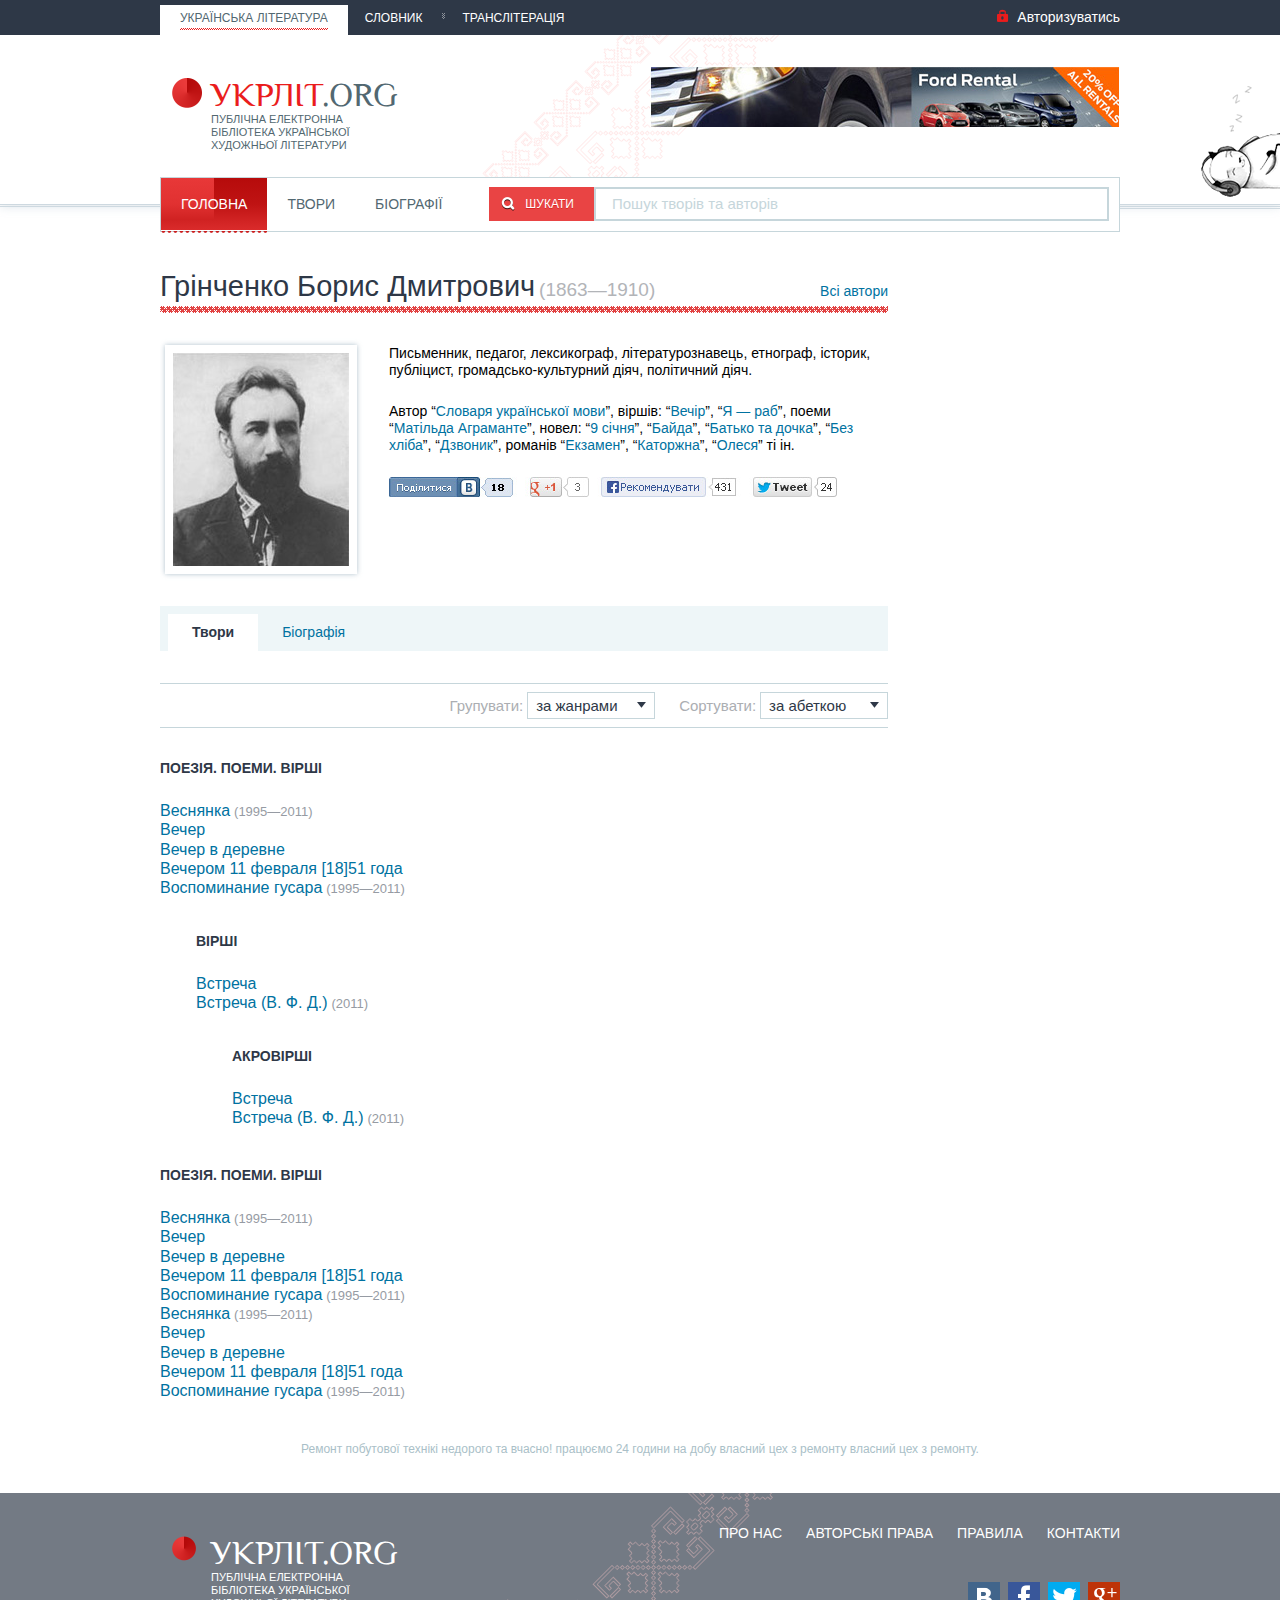
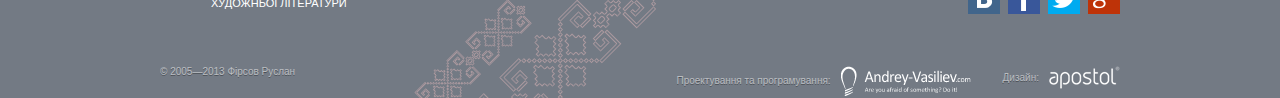
==== author.html @ d6bf48c2 "fix #8" ====
<!doctype html>
<!--[if IE 8]><html lang="ru-RU" class="ie8"><![endif]-->
<!--[if gt IE 8]><!--><html lang="ru-RU"><!--<![endif]-->
<head>
	<meta charset="utf-8">
	<title>author</title>
	<link rel="stylesheet" media="screen" href="css/screen.css" >
	<link href='http://fonts.googleapis.com/css?family=Philosopher:400,700,400italic,700italic&subset=latin,cyrillic' rel='stylesheet' type='text/css'>
	<!--[if lt IE 9]><script src="js/html5shiv.js"></script><![endif]-->
	<script src="js/jquery.min.js"></script>
	<script src="js/common.js"></script>
</head>
<body>
<!-- BEGIN .wrap -->
<section class="page">
	<header class="header">
		<div class="header__topper">
			<div class="header__inner">
				<nav class="nav">
					<ul>
						<li class="nav__item is-active"><a href="#"><span>Українська література</span></a></li>
						<li class="nav__item"><a href="#"><span>СЛОВНИК</span></a></li>
						<li class="nav__item"><a href="#"><span>Транслітерація</span></a></li>
					</ul>
				</nav>
				<div class="login">
					<a href="#">Авторизуватись</a>
				</div>
			</div>	
		</div>
		<div class="header__content">
			<div class=" header__inner">
				<div class="cat">
					<img src="img/cat.png" alt="">
				</div>
				<h1 class="logo">
					<a href="#">
						<p class="logo__name"><span>УКРЛІТ</span>.ORG</p>
						<p class="logo__descr">Публічна електронна бібліотека української художньої літератури</p>
					</a>
				</h1>
				<div class="header__banner">
					<img src="img/banner1.jpg" alt="">
				</div>
				<nav class="sub-nav">
					<ul>
						<li class="sub-nav__item is-active">
							<a href="#">головна</a>
							<div class="fon1"></div>
							<div class="fon2"></div>
						</li>
						<li class="sub-nav__item">
							<a href="#">Твори</a>
							<div class="fon1"></div>
							<div class="fon2"></div>
						</li>
						<li class="sub-nav__item">
							<a href="#">біографії</a>
							<div class="fon1"></div>
							<div class="fon2"></div>
						</li>
					</ul>
					<div class="search">
						<input type="text" placeholder="Пошук творів та авторів">
						<button type="submit" class="btn-search"><i class="ico-search"></i><span>ШУКАТИ</span></button>
					</div>
				</nav>
			</div>	
		</div>
	</header>
	<div class="container">
		<sidebar class="sidebar-right">
			<img src="img/socials.png" alt="">
		</sidebar>
		<div class="main author">
			<div class="biography">
				<div class="biography__topper">
					<h3 class="h3">Грінченко Борис Дмитрович </h3>
					<span class="biography__years">(1863—1910)</span>
					<a href="#" class="all-authors">Всi автори</a>
				</div>
				<div class="biography__content">
					<div class="biography__photo">
						<img src="img/author.jpg" alt="">
					</div>
					<div class="biography__text">
						<p>Письменник, педагог, лексикограф, літературознавець, етнограф, історик, публіцист, громадсько-культурний діяч, політичний діяч.</p>
						<p>Автор “<a href="#">Словаря української мови</a>”, віршів: “<a href="#">Вечір</a>”, “<a href="#">Я — раб</a>”, поеми “<a href="#">Матільда Аграманте</a>”, новел: “<a href="#">9 січня</a>”, “<a href="#">Байда</a>”, “<a href="#">Батько та дочка</a>”, “<a href="#">Без хлiба</a>”, “<a href="#">Дзвоник</a>”, романів “<a href="#">Екзамен</a>”, “<a href="#">Каторжна</a>”, “<a href="#">Олеся</a>” ті ін.</p>
						<div class="socials">
							<img src="img/pict1.jpg" alt="">
						</div>
					</div>
				</div>
				<div class="biography__tabs">
					<ul class="tabs">
						<li class="is-active"><a href="#">Твори</a></li>
						<li><a href="#">Біографія</a></li>
					</ul>
					<div class="tab-content">
						<div class="tab__item">
							<div class="work-filters">
								<div class="l-select">
									<span class="select__title">Сортувати:</span>
									<div class="select">
										<input type="hidden">
										<p class="select__value">за абеткою</p>
									</div>
									<ul class="select__dropdown">
										<li data-attr="1">за жанрами1</li>
										<li data-attr="2">за жанрами2</li>
										<li data-attr="3">за жанрами3</li>
										<li data-attr="4">за жанрами4</li>
										<li data-attr="5">за жанрами5</li>
										<li data-attr="6">за жанрами6</li>
									</ul>
								</div>
								<div class="l-select">
									<span class="select__title">Групувати:</span>
									<div class="select">
										<input type="hidden">
										<p class="select__value">за жанрами</p>
									</div>
									<ul class="select__dropdown">
										<li data-attr="1">за жанрами1</li>
										<li data-attr="2">за жанрами2</li>
										<li data-attr="3">за жанрами3</li>
										<li data-attr="4">за жанрами4</li>
										<li data-attr="5">за жанрами5</li>
										<li data-attr="6">за жанрами6</li>
									</ul>
								</div>
							</div>
							<div class="works">
								<div class="works__title">Поезія. Поеми. Вірші</div>
								<div class="works-list">
									<ul>
										<li class="works-list__item"><a href="#">Веснянка</a> <span>(1995—2011)</span></li>
										<li class="works-list__item"><a href="#">Вечер</a></li>
										<li class="works-list__item"><a href="#">Вечер в деревне</a></li>
										<li class="works-list__item"><a href="#">Вечером 11 февраля [18]51 года</a></li>
										<li class="works-list__item"><a href="#">Воспоминание гусара</a> <span>(1995—2011)</span></li>
									</ul>
									<div class="sub-work-list">
										<div class="works__title">Вірші</div>
										<ul>
											<li class="works-list__item"><a href="#">Встреча</a></li>
											<li class="works-list__item"><a href="#">Встреча (В. Ф. Д.)</a> <span>(2011)</span></li>
											<li class="works-list__item"><a href="#"></a></li>
											<li class="works-list__item"><a href="#"></a></li>
										</ul>
										<div class="sub-work-list">
											<div class="works__title">акроВірші</div>
											<ul>
												<li class="works-list__item"><a href="#">Встреча</a></li>
												<li class="works-list__item"><a href="#">Встреча (В. Ф. Д.)</a> <span>(2011)</span></li>
												<li class="works-list__item"><a href="#"></a></li>
												<li class="works-list__item"><a href="#"></a></li>
											</ul>
										</div>
									</div>
								</div>
								<div class="works-list">
									<div class="works__title">Поезія. Поеми. Вірші</div>
									<ul>
										<li class="works-list__item"><a href="#">Веснянка</a> <span>(1995—2011)</span></li>
										<li class="works-list__item"><a href="#">Вечер</a></li>
										<li class="works-list__item"><a href="#">Вечер в деревне</a></li>
										<li class="works-list__item"><a href="#">Вечером 11 февраля [18]51 года</a></li>
										<li class="works-list__item"><a href="#">Воспоминание гусара</a> <span>(1995—2011)</span></li>
										<li class="works-list__item"><a href="#">Веснянка</a> <span>(1995—2011)</span></li>
										<li class="works-list__item"><a href="#">Вечер</a></li>
										<li class="works-list__item"><a href="#">Вечер в деревне</a></li>
										<li class="works-list__item"><a href="#">Вечером 11 февраля [18]51 года</a></li>
										<li class="works-list__item"><a href="#">Воспоминание гусара</a> <span>(1995—2011)</span></li>
									</ul>
								</div>		
							</div>
						</div>
					</div>
				</div>
			</div>	
		</div>
		<div class="advert"><a href="#">Ремонт побутової технікі недорого та вчасно! працюємо 24 години на добу власний цех з ремонту власний цех з ремонту.</a></div>
		<div class="scroll-top js-scroll-top">
			<div class="scroll-top__inner">
				<div class="scroll-top__bg">
					<span class="arrow"></span>
					<span>вгору</span>
				</div>
			</div>
		</div>	
	</div>
	<div class="push"></div>
</section>
<!-- END .wrap -->
<!-- BEGIN .footer -->
<footer class="footer">
	<div class="footer__inner">
		<div class="footer__content">
			<h1 class="logo logo_footer">
				<a href="#">
					<p class="logo__name"><span>УКРЛІТ</span>.ORG</p>
					<p class="logo__descr">Публічна електронна бібліотека української художньої літератури</p>
				</a>
			</h1>
			<div class="footer__right">
				<nav class="footer-nav">
					<ul>
						<li class="footer-nav__item"><a href="#">Про нас </a></li>
						<li class="footer-nav__item"><a href="#">Авторські права </a></li>
						<li class="footer-nav__item"><a href="#">правила</a></li>
						<li class="footer-nav__item"><a href="#">Контакти</a></li>
					</ul>
				</nav>
				<div class="footer__net">
					<ul class="footer__socials">
						<li><a class="vk" href="#" title="vkontakte"></a></li>
						<li><a class="f" href="#" title="facebook"></a></li>
						<li><a class="tw" href="#" title="twitter"></a></li>
						<li><a class="gp" href="#" title="google +"></a></li>
					</ul>
					<div class="counter">
						<img src="img/counter.png" alt="">
					</div>
				</div>
			</div>
		</div>
		<div class="footer__bot">
			<div class="copyrights">© 2005—2013 Фірсов Руслан</div>
			<div class="designer">
				<span>Дизайн:</span><i class="apostol"></i>
			</div>
			<div class="back-end">
				<span>Проектування та програмування:</span><i class="prog"></i>
			</div>
		</div>
	</div>
</footer>
<!-- END .footer -->
</body>
</html>
---- css/screen.css ----
* { margin: 0; padding: 0; -webkit-text-size-adjust: none; }

html, body { height: 100%; }

body { font-family: Calibri, Arial, Tahoma, sans-serif; font-weight: normal; font-size: 14px; line-height: 1.2; }

a img, fieldset { border: none; }

a { color: #0072a1; text-decoration: none; }
a:hover { color: #d02222; text-decoration: underline; }

p { line-height: 1.2; }

li { list-style: none; }

textarea, button, select, input { border: none; outline: none; font-family: Cambria, Colibri, Arial, Tahoma, sans-serif; }

button { line-height: 1; cursor: pointer; }
button::-moz-focus-inner { padding: 0; border: 0; }

table { border-spacing: 0; border-collapse: collapse; }

.page { min-width: 1060px; overflow-x: hidden; min-height: 100%; height: auto !important; height: 100%; margin: 0 auto -205px; }

.container { position: relative; width: 960px; margin: 64px auto 0; }
@media only screen and (max-width: 1177px) { .container { margin: 64px 0 0 100px; } }

.push { height: 205px; clear: both; }

.h2 { font: 31px "Philosopher", sans-serif; color: #526871; }

.h3 { font-size: 29px; color: #2e3847; font-weight: normal; }

.l-select { position: relative; float: right; margin-left: 24px; }

.select__title { color: #abaeb2; font-size: 15px; }

.select { position: relative; display: inline-block; width: 128px; height: 27px; -moz-box-sizing: border-box; box-sizing: border-box; -moz-user-select: none; -webkit-user-select: none; user-select: none; border: 1px solid #c6d6db; cursor: pointer; }
.select:after { content: ""; position: absolute; top: 9px; right: 8px; background: url('../img/icons-sda1ba12585.png') 0 -340px no-repeat; width: 9px; height: 6px; }

.select__value { padding: 0 8px; line-height: 25px; color: #2e3847; font-size: 15px; }

.select__dropdown { position: absolute; top: 45px; right: 0px; width: 128px; background: white; }
.select__dropdown li { -moz-box-sizing: border-box; box-sizing: border-box; padding: 0 8px; color: #2e3847; cursor: pointer; }
.select__dropdown li:hover { color: #d02222; text-decoration: none; }

.scroll-top { display: none; position: fixed; top: 0px; bottom: 0px; left: 0px; cursor: pointer; }
.scroll-top:hover .scroll-top__bg { background: #ebf7ff; }

.scroll-top.is-active { display: block; }

.scroll-top__bg { width: 100px; height: 100%; text-align: center; padding-top: 25px; -moz-transition: background 300ms; -o-transition: background 300ms; -webkit-transition: background 300ms; -ms-transition: background 300ms; transition: background 300ms; }
.scroll-top__bg span { display: inline-block; color: #aabfc8; }
.scroll-top__bg .arrow { position: relative; display: block; width: 37px; height: 37px; margin: 0 auto 10px; -moz-box-sizing: border-box; box-sizing: border-box; background: white; border: 1px solid #dddedf; -webkit-border-radius: 50%; -moz-border-radius: 50%; -ms-border-radius: 50%; -o-border-radius: 50%; border-radius: 50%; }
.scroll-top__bg .arrow:after { content: ""; position: absolute; top: 12px; left: 8px; background: url('../img/icons-sda1ba12585.png') 0 -356px no-repeat; width: 17px; height: 9px; }

.scroll-top__inner { width: 100%; height: 100%; }

.search { float: right; margin: 9px 10px 0 0; font-size: 0; }
.search input { width: 515px; height: 34px; vertical-align: top; padding: 0 16px; -moz-box-sizing: border-box; box-sizing: border-box; border: 2px solid #c6d6db; font: 15px Calibri, sans-serif; }
.search input.placeholder { color: #c6d6db; }
.search input:-moz-placeholder { color: #c6d6db; }
.search input::-webkit-input-placeholder { color: #c6d6db; }

.btn-search { vertical-align: top; padding: 0 20px 0 12px; background: #e94444; font-size: 0; color: white; text-transform: uppercase; font: 12px Calibri, sans-serif; text-shadow: 0 1px 0 #dd2525; -moz-transition: background 300ms; -o-transition: background 300ms; -webkit-transition: background 300ms; -ms-transition: background 300ms; transition: background 300ms; }
.btn-search i { display: inline-block; vertical-align: middle; }
.btn-search span { margin-left: 10px; font-size: 12px; line-height: 34px; }
.btn-search:hover { background: #e62d2d; }

.ico-search { background: url('../img/icons-sda1ba12585.png') 0 -316px no-repeat; width: 14px; height: 14px; }

.pagination { height: 32px; margin-bottom: 32px; padding: 0 12px; background: #f7f7ee; -webkit-box-shadow: inset 0 1px 0px #f1f3e2; -moz-box-shadow: inset 0 1px 0px #f1f3e2; box-shadow: inset 0 1px 0px #f1f3e2; }
.pagination:before, .pagination:after { content: ""; display: table; }
.pagination:after { clear: both; }

.pagination__prev { float: left; line-height: 32px; }

.pagination__next { float: right; line-height: 32px; }

.pagination__pages { float: left; height: 32px; }
.pagination__pages:before, .pagination__pages:after { content: ""; display: table; }
.pagination__pages:after { clear: both; }
.pagination__pages li { float: left; padding: 0 11px; height: 32px; line-height: 32px; }
.pagination__pages li a { line-height: 32px; }
.pagination__pages li.is-active { background: #737a84; }
.pagination__pages li.is-active a { font-weight: bold; color: white; }

.pagination__custom-page { float: left; height: 21px; width: 42px; margin: 5px 0 0 10px; -moz-box-sizing: border-box; box-sizing: border-box; padding: 0 4px; text-align: center; border: 1px solid #c6d6db; background: white; }

.header { position: relative; border-bottom: 1px solid #ced9e0; -webkit-box-shadow: 0 1px 10px rgba(150, 173, 188, 0.35); -moz-box-shadow: 0 1px 10px rgba(150, 173, 188, 0.35); box-shadow: 0 1px 10px rgba(150, 173, 188, 0.35); background: url(../img/header-bg.png) 50% 0% no-repeat; }
.header:before { content: ""; position: absolute; bottom: -3px; width: 100%; height: 1px; background: #ced9e0; }
.header:after { content: ""; position: absolute; bottom: -5px; width: 100%; height: 1px; background: #ced9e0; }

.cat { position: absolute; top: 50px; right: -245px; }

.header__topper { background: #2e3847; height: 35px; padding-top: 5px; -moz-box-sizing: border-box; box-sizing: border-box; }

.header__inner, .footer__inner { position: relative; width: 960px; margin: 0 auto; }
.header__inner:before, .header__inner:after, .footer__inner:before, .footer__inner:after { content: ""; display: table; }
.header__inner:after, .footer__inner:after { clear: both; }
@media only screen and (max-width: 1177px) { .header__inner, .footer__inner { margin: 0 0 0 100px; } }

@media only screen and (max-width: 1177px) { .footer__inner { padding-right: 10px; -moz-box-sizing: border-box; box-sizing: border-box; } }

.nav { float: left; }
.nav ul:before, .nav ul:after { content: ""; display: table; }
.nav ul:after { clear: both; }

.nav__item { float: left; position: relative; height: 30px; }
.nav__item a { display: block; height: 30px; padding: 6px 20px 0; -moz-box-sizing: border-box; box-sizing: border-box; font-size: 12px; color: white; text-transform: uppercase; }
.nav__item a:hover { text-decoration: none; }
.nav__item:before { content: ""; position: absolute; top: 8px; left: 0px; background: url('../img/icons-sda1ba12585.png') 0 -428px no-repeat; width: 3px; height: 6px; }
.nav__item:first-child:before { display: none; }
.nav__item:hover a { color: #86d3e9; }

.nav__item.is-active { background: white; -webkit-box-shadow: 3px 0 0 white; -moz-box-shadow: 3px 0 0 white; box-shadow: 3px 0 0 white; }
.nav__item.is-active a { color: #526871; padding: 6px 17px 0 20px; }
.nav__item.is-active a span { position: relative; }
.nav__item.is-active a span:after { content: ""; position: absolute; left: 0; right: 0; bottom: -5px; height: 2px; background: url(../img/menu-border-img.png) 0 0 repeat-x; }

.login { float: right; height: 30px; padding-top: 4px; -moz-box-sizing: border-box; box-sizing: border-box; }
@media only screen and (max-width: 1177px) { .login { padding-right: 10px; } }
.login a { display: inline-block; position: relative; color: white; }
.login a:hover { text-decoration: none; }
.login a:before { content: ""; position: absolute; top: 0; left: -20px; background: url('../img/icons-sda1ba12585.png') 0 -375px no-repeat; width: 12px; height: 13px; }
.login a:hover { color: #86d3e9; }

.header__content { position: relative; z-index: 2; margin-bottom: -28px; }

.logo { float: left; margin: 40px 0 24px 15px; width: 220px; }
.logo a { display: block; -moz-box-sizing: border-box; box-sizing: border-box; padding-left: 36px; position: relative; }
.logo a:hover { text-decoration: none; }
.logo a:before { content: ""; position: absolute; top: 3px; left: -3px; background: url('../img/icons-sda1ba12585.png') 0 -115px no-repeat; width: 30px; height: 30px; }

.logo__name { font: 34px "Philosopher", sans-serif; color: #526871; }
.logo__name span { color: #ea1c1c; }

.logo__descr { text-transform: uppercase; font-size: 11px; font-weight: normal; color: #526871; }

.logo_footer a:before { background: url('../img/icons-sda1ba12585.png') 0 -197px no-repeat; width: 24px; height: 25px; }
.logo_footer .logo__name { color: white; }
.logo_footer .logo__name span { color: white; }
.logo_footer .logo__descr { color: white; }

.header__banner { float: right; margin-top: 32px; }

.sub-nav { clear: both; border: 1px solid #c6d6db; -moz-box-sizing: border-box; box-sizing: border-box; background: white; }
.sub-nav:before, .sub-nav:after { content: ""; display: table; }
.sub-nav:after { clear: both; }
.sub-nav ul { float: left; }
.sub-nav ul:before, .sub-nav ul:after { content: ""; display: table; }
.sub-nav ul:after { clear: both; }

.sub-nav_main { background: white url(../img/sub-nav-bg.png) 98% 0 no-repeat; }
.sub-nav_main .sub-nav__item { width: 139px; }

.sub-nav__item { position: relative; float: left; padding: 0 20px; -moz-box-sizing: border-box; box-sizing: border-box; }
.sub-nav__item a { position: relative; display: block; height: 53px; line-height: 53px; text-align: center; font-size: 14px; color: #526871; text-transform: uppercase; z-index: 2; }
.sub-nav__item a:hover { text-decoration: none; }
.sub-nav__item:hover { border-bottom: 5px solid #c6d6db; }
.sub-nav__item:hover a { height: 48px; }
.sub-nav__item .fon1 { display: none; position: absolute; top: 0; bottom: 50%; left: 0; right: 50%; background: #e53535; background: -webkit-gradient(linear, 50% 0%, 50% 100%, color-stop(0%, #e83838), color-stop(100%, #e13131)); background: -webkit-linear-gradient(top, #e83838 0%, #e13131 100%); background: -moz-linear-gradient(top, #e83838 0%, #e13131 100%); background: -o-linear-gradient(top, #e83838 0%, #e13131 100%); background: linear-gradient(top, #e83838 0%, #e13131 100%); z-index: 1; }
.sub-nav__item .fon1:after { content: ""; position: absolute; top: 100%; left: 0; right: 0; height: 26px; background: -webkit-gradient(linear, 50% 0%, 50% 100%, color-stop(0%, #e13131), color-stop(60%, #d02222), color-stop(100%, #da2b2b)); background: -webkit-linear-gradient(top, #e13131 0%, #d02222 60%, #da2b2b 100%); background: -moz-linear-gradient(top, #e13131 0%, #d02222 60%, #da2b2b 100%); background: -o-linear-gradient(top, #e13131 0%, #d02222 60%, #da2b2b 100%); background: linear-gradient(top, #e13131 0%, #d02222 60%, #da2b2b 100%); }
.sub-nav__item .fon2 { display: none; position: absolute; top: 0; bottom: 50%; right: 0; left: 50%; background: #e53535; background: -webkit-gradient(linear, 50% 0%, 50% 100%, color-stop(0%, #b60b0b), color-stop(100%, #bf1313)); background: -webkit-linear-gradient(top, #b60b0b 0%, #bf1313 100%); background: -moz-linear-gradient(top, #b60b0b 0%, #bf1313 100%); background: -o-linear-gradient(top, #b60b0b 0%, #bf1313 100%); background: linear-gradient(top, #b60b0b 0%, #bf1313 100%); z-index: 1; }
.sub-nav__item .fon2:after { content: ""; position: absolute; top: 100%; right: 0; left: 0; height: 26px; background: -webkit-gradient(linear, 50% 0%, 50% 100%, color-stop(0%, #bf1313), color-stop(60%, #d02222), color-stop(100%, #da2b2b)); background: -webkit-linear-gradient(top, #bf1313 0%, #d02222 60%, #da2b2b 100%); background: -moz-linear-gradient(top, #bf1313 0%, #d02222 60%, #da2b2b 100%); background: -o-linear-gradient(top, #bf1313 0%, #d02222 60%, #da2b2b 100%); background: linear-gradient(top, #bf1313 0%, #d02222 60%, #da2b2b 100%); }

.sub-nav__item.is-active a { color: white; }
.sub-nav__item.is-active .fon1, .sub-nav__item.is-active .fon2 { display: block; }
.sub-nav__item.is-active:after { content: ""; position: absolute; bottom: -3px; left: 0; right: 0; height: 3px; background: url(../img/triangle-red-small.png) 0 0 repeat-x; }

.footer { position: relative; height: 205px; background: #737a84 url(../img/footer-bg.png) 45% 0 no-repeat; z-index: 10; }

.footer__content:before, .footer__content:after { content: ""; display: table; }
.footer__content:after { clear: both; }

.footer__right { float: right; padding-top: 32px; }

.footer-nav { margin-bottom: 40px; }
.footer-nav ul:before, .footer-nav ul:after { content: ""; display: table; }
.footer-nav ul:after { clear: both; }
.footer-nav ul li { float: left; margin-left: 24px; }
.footer-nav ul li a { color: white; text-transform: uppercase; }
.footer-nav ul li a:hover { color: #86d3e9; }

.footer__ne:before, .footer__ne:after { content: ""; display: table; }
.footer__ne:after { clear: both; }

.footer__socials { float: right; margin-left: 24px; }
.footer__socials:before, .footer__socials:after { content: ""; display: table; }
.footer__socials:after { clear: both; }
.footer__socials li { float: left; margin-left: 8px; }

.vk { display: block; background: url('../img/icons-sda1ba12585.png') 0 -232px no-repeat; width: 32px; height: 32px; }

.f { display: block; background: url('../img/icons-sda1ba12585.png') 0 -274px no-repeat; width: 32px; height: 32px; }

.tw { display: block; background: url('../img/icons-sda1ba12585.png') 0 -155px no-repeat; width: 32px; height: 32px; }

.gp { display: block; background: url('../img/icons-sda1ba12585.png') 0 -73px no-repeat; width: 32px; height: 32px; }

.counter { float: right; }

.footer__bot { margin-top: 32px; }
.footer__bot:before, .footer__bot:after { content: ""; display: table; }
.footer__bot:after { clear: both; }

.copyrights { float: left; filter: progid:DXImageTransform.Microsoft.Alpha(Opacity=50); opacity: 0.5; color: white; font-family: "Arial", sans-serif; font-size: 10px; text-shadow: 0 1px 0 rgba(0, 0, 0, 0.7); }

.footer__bot span { filter: progid:DXImageTransform.Microsoft.Alpha(Opacity=50); opacity: 0.5; color: white; font-family: "Arial", sans-serif; font-size: 10px; text-shadow: 0 1px 0 rgba(0, 0, 0, 0.7); vertical-align: middle; }
.footer__bot i { display: inline-block; margin-left: 10px; vertical-align: middle; }

.designer { float: right; margin-left: 32px; }

.apostol { background: url('../img/icons-sda1ba12585.png') 0 -40px no-repeat; width: 71px; height: 23px; }

.back-end { float: right; }

.prog { background: url('../img/icons-sda1ba12585.png') 0 0 no-repeat; width: 130px; height: 30px; }

.sidebar-left { float: left; width: 250px; margin: 0 32px 32px 0; }
.sidebar-left .h2 { margin-bottom: 12px; }

.main { overflow: hidden; }

.sidebar-right { float: right; width: 200px; margin: 0 0 32px 32px; }

.filter { padding: 12px 15px; margin-bottom: 8px; background: #eef6f8; }

.filter__title { margin-bottom: 24px; line-height: 27px; padding: 0 15px; font-weight: bold; color: #2e3847; text-transform: uppercase; background: white; }

.filter__symbols { width: 216px; }
.filter__symbols td { width: 24px; height: 24px; text-align: center; }
.filter__symbols td a { display: block; height: 24px; font-size: 19px; text-transform: uppercase; color: #0072a1; }
.filter__symbols td a:hover { color: white; text-decoration: none; background: #e94444; }

.filter__language, .filter__age, .filter__school, .filter__year, .filter__genre { padding-left: 16px; }
.filter__language a, .filter__age a, .filter__school a, .filter__year a, .filter__genre a { font-size: 19px; color: #0072a1; }
.filter__language a:hover, .filter__age a:hover, .filter__school a:hover, .filter__year a:hover, .filter__genre a:hover { color: #d02222; text-decoration: underline; }

.filter__school:before, .filter__school:after { content: ""; display: table; }
.filter__school:after { clear: both; }
.filter__school li { float: left; width: 50%; }

.filter__year { margin-left: -10px; }
.filter__year:before, .filter__year:after { content: ""; display: table; }
.filter__year:after { clear: both; }
.filter__year li { float: left; margin-left: 10px; }

.filter__sub-genre { margin: 8px 0 20px; }
.filter__sub-genre a { font-size: 15px; }

.filer__inner-genre { margin: 0 0 5px 8px; }
.filer__inner-genre a { font-size: 12px; }

.sidebar__alert { font-size: 12px; color: #abaeb2; margin: 20px; padding: 0 24px; }

.authers__topper:before, .authers__topper:after { content: ""; display: table; }
.authers__topper:after { clear: both; }
.authers__topper .h2 { float: left; margin-bottom: 16px; }

.sort-by { float: left; font-size: 0; padding-top: 1px; margin: 9px 0 0 20px; }
.sort-by .sort-by__text { font-size: 12px; color: #abaeb2; line-height: 22px; }
.sort-by a { display: inline-block; height: 20px; line-height: 20px; padding: 0 4px; margin-left: 10px; font-size: 12px; color: #0072a1; vertical-align: top; }
.sort-by a:hover { text-decoration: none; }
.sort-by a span { line-height: 1; border-bottom: 1px dotted; }
.sort-by a:hover { position: relative; top: 0px; color: #2e3847; margin: -1px -1px -1px 9px; border: 1px solid #c6d6db; }
.sort-by a:hover span { border: none; }
.sort-by a.is-active { position: relative; top: 0px; color: #2e3847; margin: -1px -1px -1px 9px; border: 1px solid #c6d6db; }
.sort-by a.is-active span { border: none; }

.alphabet { clear: both; height: 32px; padding: 0 8px; margin-bottom: 18px; background: #f7f7ee; -webkit-box-shadow: inset 0 1px 0px #f1f3e2; -moz-box-shadow: inset 0 1px 0px #f1f3e2; box-shadow: inset 0 1px 0px #f1f3e2; font-size: 1px; text-align: justify; line-height: 0; text-justify: newspaper; zoom: 1; text-align-last: justify; }
.alphabet:after { content: ""; width: 100%; height: 0px; visibility: hidden; overflow: hidden; display: inline-block; }
.alphabet li { display: inline-block; text-align: center; line-height: normal; }
.alphabet a { display: inline-block; padding: 8px 0px; text-transform: uppercase; font-size: 12px; color: #0072a1; }
.alphabet a:hover { color: #d02222; }

.l-list { position: relative; margin-bottom: 100px; }
.l-list .list__border-none { position: absolute; bottom: 0px; width: 100%; height: 1px; background: white; }

.list__item { border-bottom: 1px solid #c6d6db; margin-bottom: 14px; }

.author-list li { margin-bottom: 15px; }
.author-list li:before, .author-list li:after { content: ""; display: table; }
.author-list li:after { clear: both; }
.author-list li a { font-size: 17px; }

.author-list__left { float: left; }
.author-list__left p { font-size: 14px; color: #aabfc8; }

.author-list__right { float: right; }

.list__title { width: 29px; height: 29px; line-height: 29px; margin-bottom: 15px; text-align: center; background: #737a84; font-size: 18px; font-weight: bold; color: white; }

.author-list__number { padding-right: 5px; font-size: 17px; color: #526871; }

.advert { clear: both; margin-bottom: 36px; text-align: center; }
.advert a { font-size: 12px; color: #aabfc8; }
.advert a:hover { text-decoration: underline; }

.biography__topper, .work__topper { position: relative; padding-bottom: 10px; margin-bottom: 32px; background: url(../img/author-bg.png) 0% 100% repeat-x; }
.biography__topper .h3, .work__topper .h3 { display: inline-block; }
.biography__topper .all-authors, .work__topper .all-authors { position: absolute; top: 14px; right: 0px; color: #0072a1; }
.biography__topper .all-authors:hover, .work__topper .all-authors:hover { color: #d02222; text-decoration: underline; }

.biography__years { color: #b2b4b8; font-size: 19px; }

.biography__content:before, .biography__content:after { content: ""; display: table; }
.biography__content:after { clear: both; }

.biography__photo { float: left; margin: 0 32px 32px 5px; background: white; -webkit-box-shadow: 0 0 5px rgba(150, 173, 188, 0.75); -moz-box-shadow: 0 0 5px rgba(150, 173, 188, 0.75); box-shadow: 0 0 5px rgba(150, 173, 188, 0.75); -moz-box-sizing: border-box; box-sizing: border-box; font-size: 0; padding: 8px; }
.biography__photo img { width: 100%; height: 100%; }

.biography__text { float: left; width: 499px; }
.biography__text p { margin-bottom: 24px; }

.tabs { height: 45px; margin-bottom: 32px; background: #eef6f8; -moz-box-sizing: border-box; box-sizing: border-box; padding: 8px 8px 0; }
.tabs:before, .tabs:after { content: ""; display: table; }
.tabs:after { clear: both; }
.tabs li { float: left; padding: 0 24px; text-align: center; }
.tabs li a { display: inline-block; line-height: 37px; }
.tabs li a:hover { text-decoration: none; }
.tabs li.is-active { background: white; }
.tabs li.is-active a { font-weight: bold; color: #2e3847; }

.work-filters { height: 45px; -moz-box-sizing: border-box; box-sizing: border-box; padding: 8px 0; margin-bottom: 32px; border-top: 1px solid #c6d6db; border-bottom: 1px solid #c6d6db; }
.work-filters:before, .work-filters:after { content: ""; display: table; }
.work-filters:after { clear: both; }

.works__title { color: #2e3847; text-transform: uppercase; font-weight: bold; margin-bottom: 24px; }

.works-list { margin-bottom: 40px; }

.works-list__item a { font-size: 16px; }
.works-list__item span { font-size: 13px; color: #969ba3; }

.sub-work-list { padding-left: 36px; margin-top: 36px; }

.work-item__author { display: block; font-size: 24px; }

.work-item__link { display: block; }

.work__topper { margin-bottom: 5px; }

.work-item__title { margin-bottom: 24px; }

.download { float: left; font-size: 13px; padding-top: 5px; }

.download__title { color: #2e3847; }

.weight { color: #c4c5c8; }

.download__link { display: inline-block; margin-left: 16px; }

.font-size { float: right; font-size: 0; }
.font-size a { display: inline-block; vertical-align: top; height: 27px; line-height: 27px; text-align: center; -moz-box-sizing: border-box; box-sizing: border-box; padding: 0 6px; }
.font-size a:hover { -webkit-box-shadow: 0px 0px 0px 1px #c6d6db; -moz-box-shadow: 0px 0px 0px 1px #c6d6db; box-shadow: 0px 0px 0px 1px #c6d6db; color: #0072a1; text-decoration: none; }
.font-size a.is-active { -webkit-box-shadow: 0px 0px 0px 1px #c6d6db; -moz-box-shadow: 0px 0px 0px 1px #c6d6db; box-shadow: 0px 0px 0px 1px #c6d6db; color: #0072a1; text-decoration: none; }
.font-size .font-size__small { font-size: 14px; }
.font-size .font-size__normal { font-size: 18px; }
.font-size .font-size__big { font-size: 20px; }

.work__text p { margin-bottom: 24px; }

.work__share { margin-bottom: 32px; }

.work__info { margin-bottom: 42px; font-size: 15px; color: #b8babd; }

.l-dictionary-search { clear: both; height: 55px; -moz-box-sizing: border-box; box-sizing: border-box; padding-top: 13px; }

.dictionary-search { -moz-box-sizing: border-box; box-sizing: border-box; background: white; }
.dictionary-search:before, .dictionary-search:after { content: ""; display: table; }
.dictionary-search:after { clear: both; }
.dictionary-search input[type="text"] { float: left; width: 562px; height: 34px; -moz-box-sizing: border-box; box-sizing: border-box; padding: 0 12px; font: 15px Calibri, Arial, sans-serif; border: 2px solid #c6d6db; border-right: none; }
.dictionary-search input[type="text"].placeholder { color: #c6d6db; }
.dictionary-search input[type="text"]:-moz-placeholder { color: #c6d6db; }
.dictionary-search input[type="text"]::-webkit-input-placeholder { color: #c6d6db; }
.dictionary-search .l-select { float: left; width: 298px; height: 34px; margin: 0; -moz-box-sizing: border-box; box-sizing: border-box; border: 2px solid #c6d6db; background: #eef6f8; }
.dictionary-search .l-select .select { width: 100%; border: none; height: 30px; }
.dictionary-search .l-select .select:after { top: 12px; }
.dictionary-search .l-select .select__value { height: 30px; }
.dictionary-search .l-select .select__value:before, .dictionary-search .l-select .select__value:after { content: ""; display: table; }
.dictionary-search .l-select .select__value:after { clear: both; }
.dictionary-search .l-select .select__value-left { float: left; height: 30px; line-height: 30px; }
.dictionary-search .l-select .select__value-right { float: right; height: 30px; line-height: 30px; padding-right: 32px; }
.dictionary-search .l-select .select__dropdown { width: 100%; }
.dictionary-search .l-select .select__dropdown li:before, .dictionary-search .l-select .select__dropdown li:after { content: ""; display: table; }
.dictionary-search .l-select .select__dropdown li:after { clear: both; }

.btn-search { float: left; }

.slovnik__topper { margin-bottom: 40px; }
.slovnik__topper .h2 { display: block; padding-bottom: 10px; margin-bottom: 14px; background: url(../img/slovnik-bg.png) 0 100% repeat-x; }
.slovnik__topper p { font-size: 11px; color: #2e3847; }

.slovnik__letters { padding-bottom: 36px; border-bottom: 1px solid #c6d6db; margin-bottom: 16px; }
.slovnik__letters:before, .slovnik__letters:after { content: ""; display: table; }
.slovnik__letters:after { clear: both; }

.slovnik__letters_mod { border: none; }

.letters { float: left; width: 54px; margin: 4px; }

.letters__item { position: relative; z-index: 2; font-size: 0; border-right: 1px solid #c6d6db; }
.letters__item:hover .letter p { background: #d62828; }
.letters__item:hover .letters__dropdown { display: block; -webkit-box-shadow: 0px 0px 3px 1px #c6d6db; -moz-box-shadow: 0px 0px 3px 1px #c6d6db; box-shadow: 0px 0px 3px 1px #c6d6db; }

.letter { position: relative; display: inline-block; padding: 8px; cursor: pointer; z-index: 3; }
.letter p { width: 29px; height: 29px; line-height: 29px; color: white; font-size: 18px; font-weight: bold; background: #737a84; text-align: center; }

.letters__dropdown { display: none; position: absolute; top: 0; bottom: 0; left: 0; width: 0px; width: 722px; padding: 8px 32px 8px 80px; -moz-box-sizing: border-box; box-sizing: border-box; background: white; z-index: 2; }
.letters__dropdown ul { font-size: 0; }
.letters__dropdown ul li { display: inline-block; }
.letters__dropdown ul li a { display: block; height: 29px; line-height: 29px; padding: 0 4px; font-size: 14px; }
.letters__dropdown ul li a:hover { background: #d62828; color: white; text-decoration: none; }

.word-list { float: left; width: 666px; padding: 0 32px; -moz-box-sizing: border-box; box-sizing: border-box; }

.word-list__inner:before, .word-list__inner:after { content: ""; display: table; }
.word-list__inner:after { clear: both; }
.word-list__inner li { float: left; height: 45px; }
.word-list__inner li a { display: block; height: 45px; line-height: 45px; padding: 0 4px; }

.slovnik .socials { margin-bottom: 72px; }

.about { margin-bottom: 100px; }

.about__title { font-size: 25px; color: #2e3847; text-transform: uppercase; padding-bottom: 8px; margin-bottom: 8px; border-bottom: 1px solid #c6d6db; }

.about__text { color: #2e3847; font: 12px Arial, sans-serif; }
.about__text p { margin-bottom: 16px; }

.dictionary-sel { padding: 10px; background: #eef6f8; margin-bottom: 8px; }
.dictionary-sel a { display: block; padding: 6px 10px; }
.dictionary-sel a:before, .dictionary-sel a:after { content: ""; display: table; }
.dictionary-sel a:after { clear: both; }
.dictionary-sel a .dictionary-sel__left { float: left; width: 70%; }
.dictionary-sel a .dictionary-sel__right { float: right; width: 30%; text-align: right; }
.dictionary-sel a:hover { background: #d62828; color: white; }

.keyword { padding-bottom: 10px; margin-bottom: 14px; text-transform: uppercase; color: #2e3847; font-size: 36px; background: url(../img/slovnik-bg.png) 0 100% repeat-x; }

.words-sel { background: #eef6f8; margin-bottom: 8px; padding: 16px; }
.words-sel ul { font-size: 0; }
.words-sel ul li { display: inline-block; vertical-align: top; }
.words-sel ul li a { display: block; height: 27px; line-height: 27px; font-size: 14px; padding: 0 4px; }
.words-sel ul li a:hover { background: #d62828; color: white; text-decoration: none; }

.words-sel_long ul li { display: block; }

.word__description { margin-bottom: 32px; padding-bottom: 16px; border-bottom: 1px solid #c6d6db; font: 12px Arial, sans-serif; }
.word__description p { margin-bottom: 16px; }
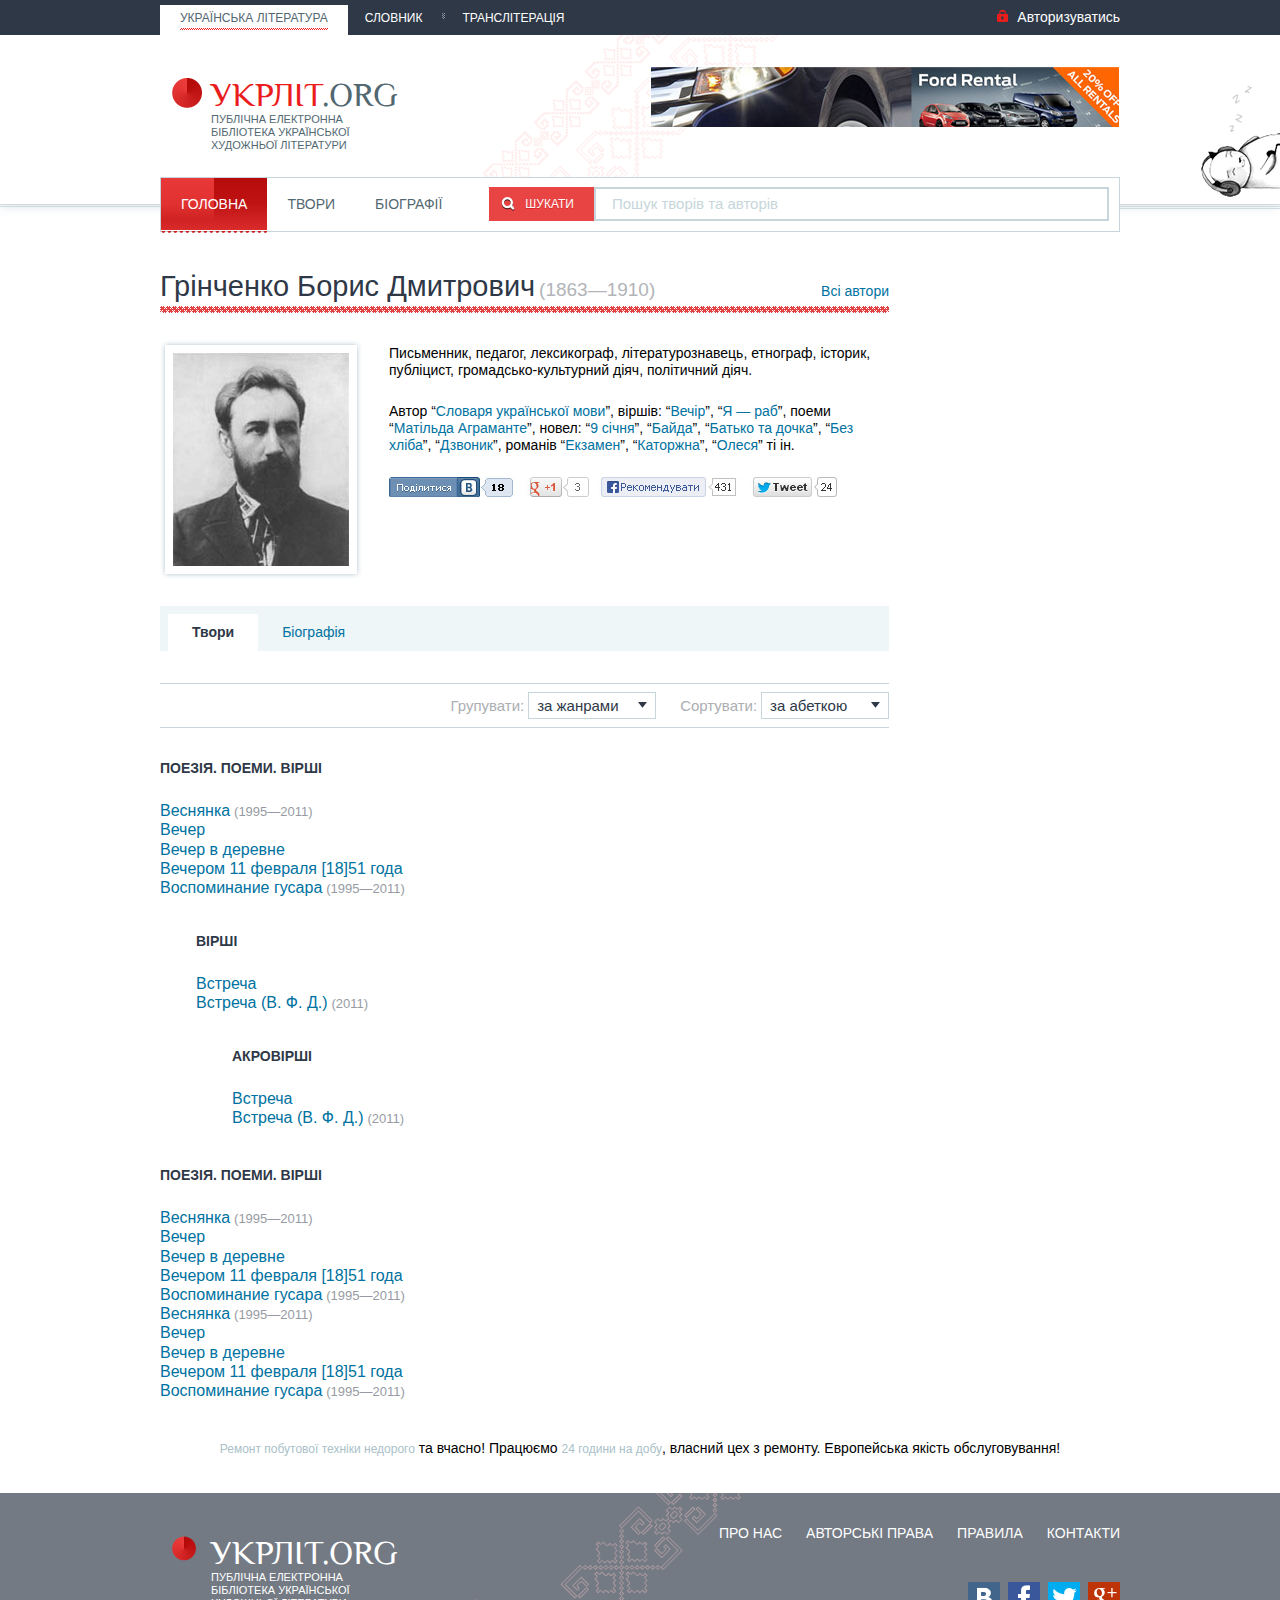
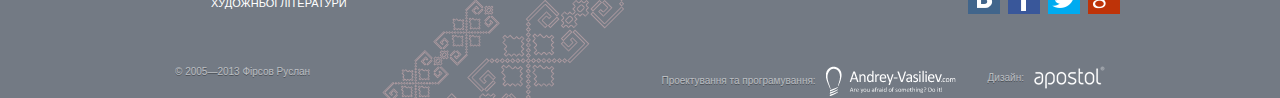
==== commit f0e753b7: "Improved example of advertisement below the content, fixed active menu in 'tvir.html'" ====
--- a/author.html
+++ b/author.html
@@ -180,7 +180,7 @@
 				</div>
 			</div>	
 		</div>
-		<div class="advert"><a href="#">Ремонт побутової технікі недорого та вчасно! працюємо 24 години на добу власний цех з ремонту власний цех з ремонту.</a></div>
+        <div class="advert"><a href="#">Ремонт побутової техніки недорого</a> та вчасно! Працюємо <a href="#">24 години на добу</a>, власний цех з ремонту. Европейська якість обслуговування!</div>
 		<div class="scroll-top js-scroll-top">
 			<div class="scroll-top__inner">
 				<div class="scroll-top__bg">
--- a/css/screen.css
+++ b/css/screen.css
@@ -2,7 +2,7 @@
 
 html, body { height: 100%; }
 
-body { font-family: Calibri, Arial, Tahoma, sans-serif; font-weight: normal; font-size: 14px; line-height: 1.2; }
+body { min-width: 1060px; font-family: Calibri, Arial, Tahoma, sans-serif; font-weight: normal; font-size: 14px; line-height: 1.2; }
 
 a img, fieldset { border: none; }
 
@@ -100,6 +100,7 @@
 .header__inner:after, .footer__inner:after { clear: both; }
 @media only screen and (max-width: 1177px) { .header__inner, .footer__inner { margin: 0 0 0 100px; } }
 
+.footer__inner { height: 100%; background: url(../img/footer-bg.png) 37% 0 no-repeat; }
 @media only screen and (max-width: 1177px) { .footer__inner { padding-right: 10px; -moz-box-sizing: border-box; box-sizing: border-box; } }
 
 .nav { float: left; }
@@ -168,7 +169,7 @@
 .sub-nav__item.is-active .fon1, .sub-nav__item.is-active .fon2 { display: block; }
 .sub-nav__item.is-active:after { content: ""; position: absolute; bottom: -3px; left: 0; right: 0; height: 3px; background: url(../img/triangle-red-small.png) 0 0 repeat-x; }
 
-.footer { position: relative; height: 205px; background: #737a84 url(../img/footer-bg.png) 45% 0 no-repeat; z-index: 10; }
+.footer { position: relative; height: 205px; background: #737a84; z-index: 10; }
 
 .footer__content:before, .footer__content:after { content: ""; display: table; }
 .footer__content:after { clear: both; }
@@ -200,7 +201,7 @@
 
 .counter { float: right; }
 
-.footer__bot { margin-top: 32px; }
+.footer__bot { margin-top: 32px; padding: 0 15px; }
 .footer__bot:before, .footer__bot:after { content: ""; display: table; }
 .footer__bot:after { clear: both; }
 
@@ -222,7 +223,7 @@
 
 .main { overflow: hidden; }
 
-.sidebar-right { float: right; width: 200px; margin: 0 0 32px 32px; }
+.sidebar-right { float: right; width: 199px; margin: 0 0 32px 32px; }
 
 .filter { padding: 12px 15px; margin-bottom: 8px; background: #eef6f8; }
 
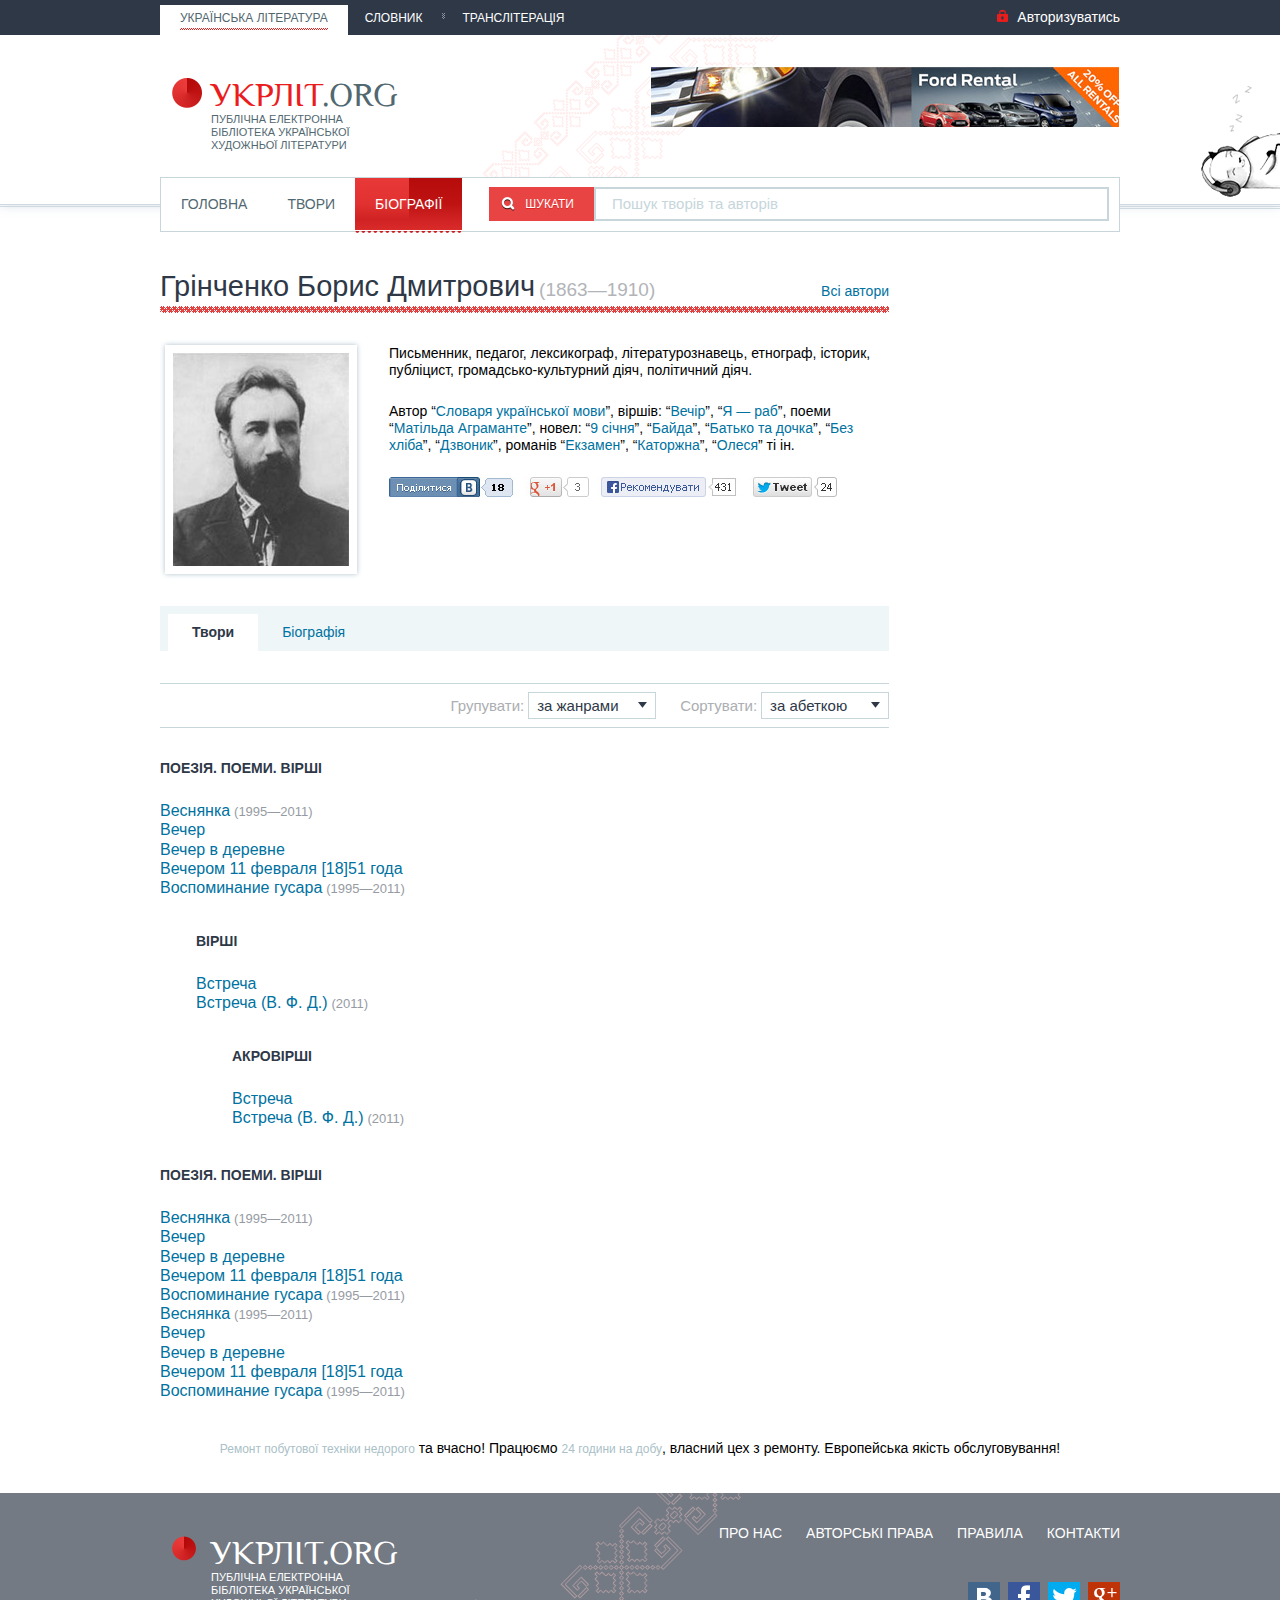
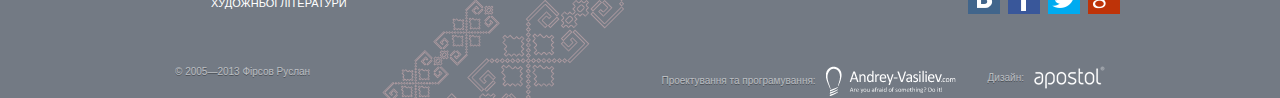
==== commit 701d6b7a: "Additional fixes of active menu items." ====
--- a/author.html
+++ b/author.html
@@ -44,17 +44,17 @@
 				</div>
 				<nav class="sub-nav">
 					<ul>
-						<li class="sub-nav__item is-active">
+						<li class="sub-nav__item">
 							<a href="#">головна</a>
 							<div class="fon1"></div>
 							<div class="fon2"></div>
 						</li>
 						<li class="sub-nav__item">
-							<a href="#">Твори</a>
+							<a href="#">твори</a>
 							<div class="fon1"></div>
 							<div class="fon2"></div>
 						</li>
-						<li class="sub-nav__item">
+						<li class="sub-nav__item is-active">
 							<a href="#">біографії</a>
 							<div class="fon1"></div>
 							<div class="fon2"></div>
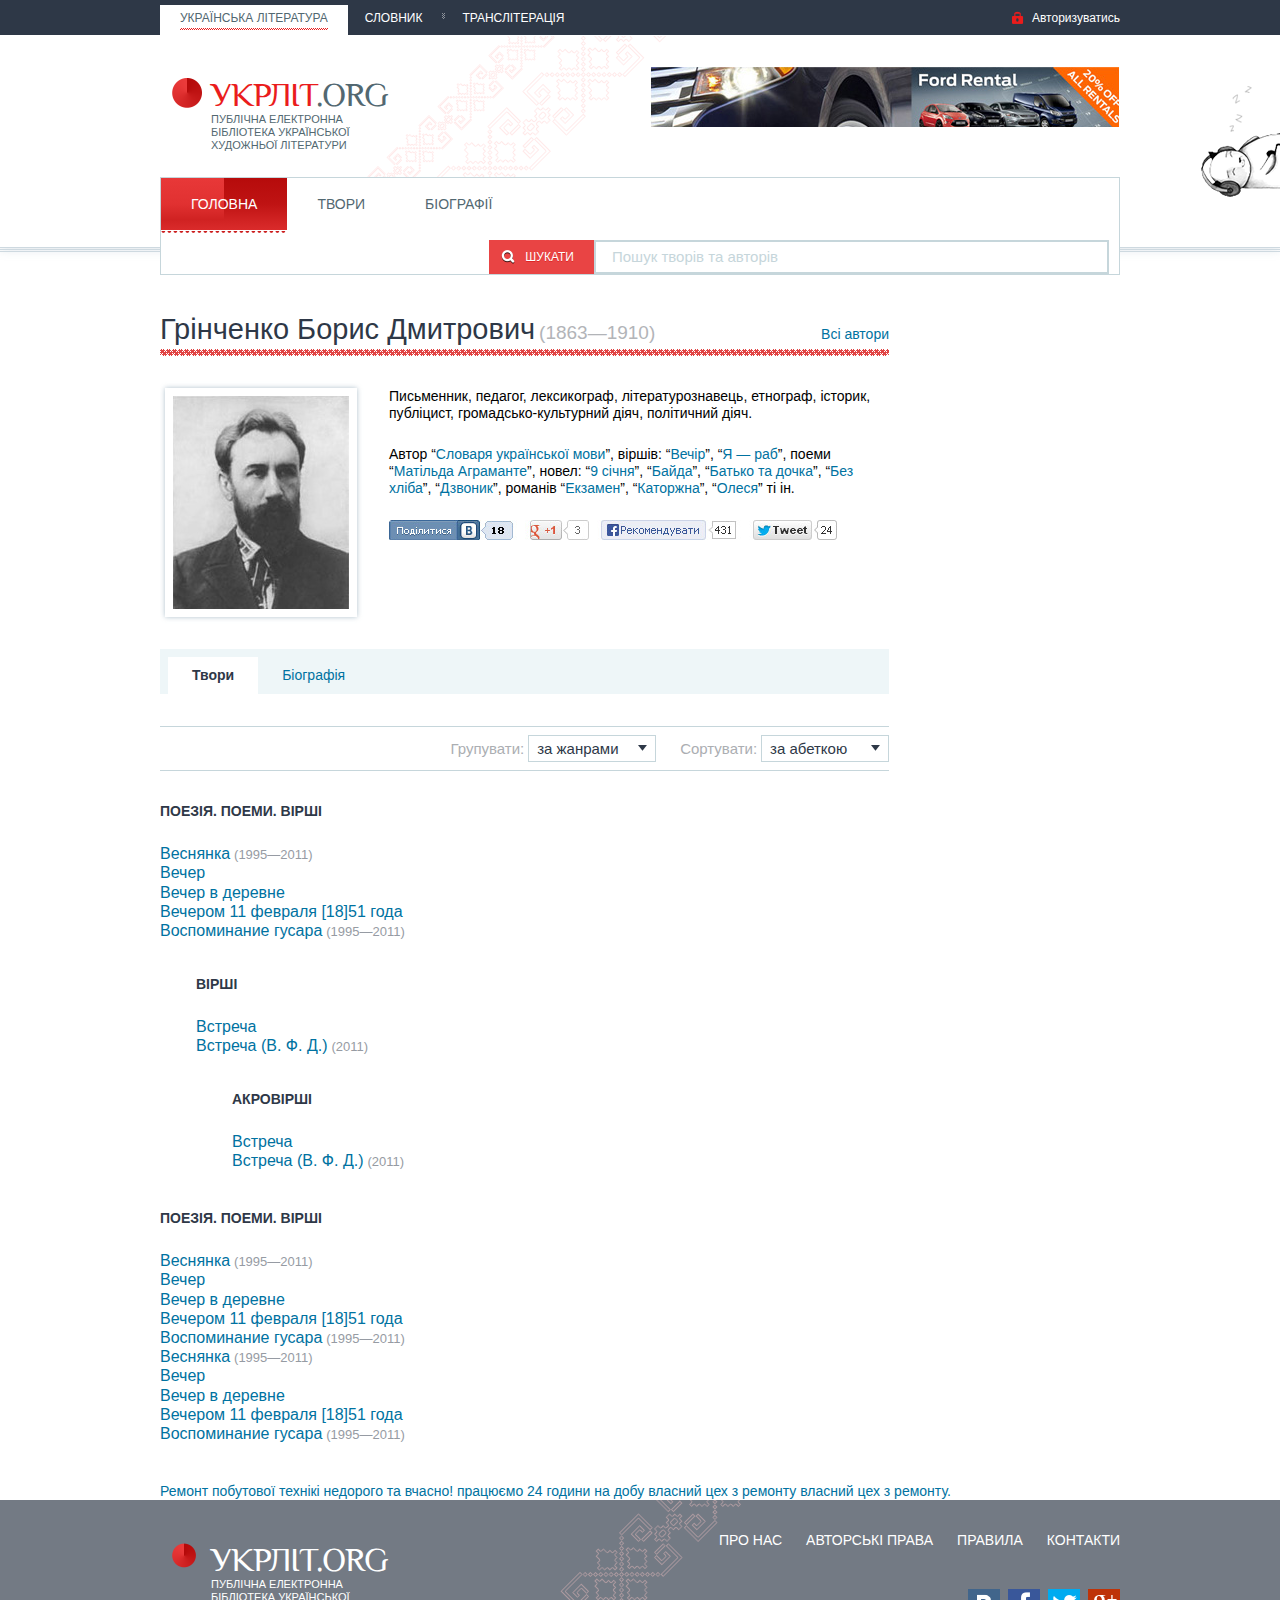
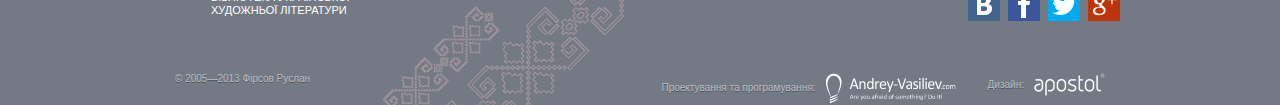
==== commit 7bb15bcc: "fix #11" ====
--- a/author.html
+++ b/author.html
@@ -44,17 +44,17 @@
 				</div>
 				<nav class="sub-nav">
 					<ul>
-						<li class="sub-nav__item">
+						<li class="sub-nav__item is-active">
 							<a href="#">головна</a>
 							<div class="fon1"></div>
 							<div class="fon2"></div>
 						</li>
 						<li class="sub-nav__item">
-							<a href="#">твори</a>
+							<a href="#">Твори</a>
 							<div class="fon1"></div>
 							<div class="fon2"></div>
 						</li>
-						<li class="sub-nav__item is-active">
+						<li class="sub-nav__item">
 							<a href="#">біографії</a>
 							<div class="fon1"></div>
 							<div class="fon2"></div>
@@ -180,7 +180,7 @@
 				</div>
 			</div>	
 		</div>
-        <div class="advert"><a href="#">Ремонт побутової техніки недорого</a> та вчасно! Працюємо <a href="#">24 години на добу</a>, власний цех з ремонту. Европейська якість обслуговування!</div>
+		<div class="partners"><a href="#">Ремонт побутової технікі недорого та вчасно! працюємо 24 години на добу власний цех з ремонту власний цех з ремонту.</a></div>
 		<div class="scroll-top js-scroll-top">
 			<div class="scroll-top__inner">
 				<div class="scroll-top__bg">
--- a/css/screen.css
+++ b/css/screen.css
@@ -23,6 +23,8 @@
 .page { min-width: 1060px; overflow-x: hidden; min-height: 100%; height: auto !important; height: 100%; margin: 0 auto -205px; }
 
 .container { position: relative; width: 960px; margin: 64px auto 0; }
+.container:before, .container:after { content: ""; display: table; }
+.container:after { clear: both; }
 @media only screen and (max-width: 1177px) { .container { margin: 64px 0 0 100px; } }
 
 .push { height: 205px; clear: both; }
@@ -87,7 +89,7 @@
 
 .pagination__custom-page { float: left; height: 21px; width: 42px; margin: 5px 0 0 10px; -moz-box-sizing: border-box; box-sizing: border-box; padding: 0 4px; text-align: center; border: 1px solid #c6d6db; background: white; }
 
-.header { position: relative; border-bottom: 1px solid #ced9e0; -webkit-box-shadow: 0 1px 10px rgba(150, 173, 188, 0.35); -moz-box-shadow: 0 1px 10px rgba(150, 173, 188, 0.35); box-shadow: 0 1px 10px rgba(150, 173, 188, 0.35); background: url(../img/header-bg.png) 50% 0% no-repeat; }
+.header { position: relative; border-bottom: 1px solid #ced9e0; -webkit-box-shadow: 0 1px 10px rgba(150, 173, 188, 0.35); -moz-box-shadow: 0 1px 10px rgba(150, 173, 188, 0.35); box-shadow: 0 1px 10px rgba(150, 173, 188, 0.35); }
 .header:before { content: ""; position: absolute; bottom: -3px; width: 100%; height: 1px; background: #ced9e0; }
 .header:after { content: ""; position: absolute; bottom: -5px; width: 100%; height: 1px; background: #ced9e0; }
 
@@ -121,19 +123,19 @@
 
 .login { float: right; height: 30px; padding-top: 4px; -moz-box-sizing: border-box; box-sizing: border-box; }
 @media only screen and (max-width: 1177px) { .login { padding-right: 10px; } }
-.login a { display: inline-block; position: relative; color: white; }
-.login a:hover { text-decoration: none; }
+.login a { display: inline-block; position: relative; font-size: 12px; color: white; }
+.login a:hover { color: white; }
 .login a:before { content: ""; position: absolute; top: 0; left: -20px; background: url('../img/icons-sda1ba12585.png') 0 -375px no-repeat; width: 12px; height: 13px; }
-.login a:hover { color: #86d3e9; }
 
 .header__content { position: relative; z-index: 2; margin-bottom: -28px; }
+.header__content .header__inner { background: url(../img/header-bg.png) 26% 0% no-repeat; }
 
 .logo { float: left; margin: 40px 0 24px 15px; width: 220px; }
 .logo a { display: block; -moz-box-sizing: border-box; box-sizing: border-box; padding-left: 36px; position: relative; }
 .logo a:hover { text-decoration: none; }
 .logo a:before { content: ""; position: absolute; top: 3px; left: -3px; background: url('../img/icons-sda1ba12585.png') 0 -115px no-repeat; width: 30px; height: 30px; }
 
-.logo__name { font: 34px "Philosopher", sans-serif; color: #526871; }
+.logo__name { font: 34px "Philosopher", sans-serif; color: #526871; letter-spacing: -1px; }
 .logo__name span { color: #ea1c1c; }
 
 .logo__descr { text-transform: uppercase; font-size: 11px; font-weight: normal; color: #526871; }
@@ -153,21 +155,19 @@
 .sub-nav ul:after { clear: both; }
 
 .sub-nav_main { background: white url(../img/sub-nav-bg.png) 98% 0 no-repeat; }
-.sub-nav_main .sub-nav__item { width: 139px; }
-
-.sub-nav__item { position: relative; float: left; padding: 0 20px; -moz-box-sizing: border-box; box-sizing: border-box; }
-.sub-nav__item a { position: relative; display: block; height: 53px; line-height: 53px; text-align: center; font-size: 14px; color: #526871; text-transform: uppercase; z-index: 2; }
-.sub-nav__item a:hover { text-decoration: none; }
-.sub-nav__item:hover { border-bottom: 5px solid #c6d6db; }
-.sub-nav__item:hover a { height: 48px; }
+
+.sub-nav__item { position: relative; float: left; padding: 0 8px; -moz-box-sizing: border-box; box-sizing: border-box; }
+.sub-nav__item a { position: relative; display: block; height: 53px; padding: 0 22px; line-height: 53px; text-align: center; font-size: 14px; color: #526871; -moz-box-sizing: border-box; box-sizing: border-box; text-transform: uppercase; z-index: 2; }
+.sub-nav__item a:hover { text-decoration: none; border-bottom: 5px solid #c6d6db; }
 .sub-nav__item .fon1 { display: none; position: absolute; top: 0; bottom: 50%; left: 0; right: 50%; background: #e53535; background: -webkit-gradient(linear, 50% 0%, 50% 100%, color-stop(0%, #e83838), color-stop(100%, #e13131)); background: -webkit-linear-gradient(top, #e83838 0%, #e13131 100%); background: -moz-linear-gradient(top, #e83838 0%, #e13131 100%); background: -o-linear-gradient(top, #e83838 0%, #e13131 100%); background: linear-gradient(top, #e83838 0%, #e13131 100%); z-index: 1; }
-.sub-nav__item .fon1:after { content: ""; position: absolute; top: 100%; left: 0; right: 0; height: 26px; background: -webkit-gradient(linear, 50% 0%, 50% 100%, color-stop(0%, #e13131), color-stop(60%, #d02222), color-stop(100%, #da2b2b)); background: -webkit-linear-gradient(top, #e13131 0%, #d02222 60%, #da2b2b 100%); background: -moz-linear-gradient(top, #e13131 0%, #d02222 60%, #da2b2b 100%); background: -o-linear-gradient(top, #e13131 0%, #d02222 60%, #da2b2b 100%); background: linear-gradient(top, #e13131 0%, #d02222 60%, #da2b2b 100%); }
+.sub-nav__item .fon1:after { content: ""; position: absolute; top: 100%; left: 0; right: 0; height: 26px; background: #e53535; background: -webkit-gradient(linear, 50% 0%, 50% 100%, color-stop(0%, #e13131), color-stop(60%, #d02222), color-stop(100%, #da2b2b)); background: -webkit-linear-gradient(top, #e13131 0%, #d02222 60%, #da2b2b 100%); background: -moz-linear-gradient(top, #e13131 0%, #d02222 60%, #da2b2b 100%); background: -o-linear-gradient(top, #e13131 0%, #d02222 60%, #da2b2b 100%); background: linear-gradient(top, #e13131 0%, #d02222 60%, #da2b2b 100%); }
 .sub-nav__item .fon2 { display: none; position: absolute; top: 0; bottom: 50%; right: 0; left: 50%; background: #e53535; background: -webkit-gradient(linear, 50% 0%, 50% 100%, color-stop(0%, #b60b0b), color-stop(100%, #bf1313)); background: -webkit-linear-gradient(top, #b60b0b 0%, #bf1313 100%); background: -moz-linear-gradient(top, #b60b0b 0%, #bf1313 100%); background: -o-linear-gradient(top, #b60b0b 0%, #bf1313 100%); background: linear-gradient(top, #b60b0b 0%, #bf1313 100%); z-index: 1; }
-.sub-nav__item .fon2:after { content: ""; position: absolute; top: 100%; right: 0; left: 0; height: 26px; background: -webkit-gradient(linear, 50% 0%, 50% 100%, color-stop(0%, #bf1313), color-stop(60%, #d02222), color-stop(100%, #da2b2b)); background: -webkit-linear-gradient(top, #bf1313 0%, #d02222 60%, #da2b2b 100%); background: -moz-linear-gradient(top, #bf1313 0%, #d02222 60%, #da2b2b 100%); background: -o-linear-gradient(top, #bf1313 0%, #d02222 60%, #da2b2b 100%); background: linear-gradient(top, #bf1313 0%, #d02222 60%, #da2b2b 100%); }
+.sub-nav__item .fon2:after { content: ""; position: absolute; top: 100%; right: 0; left: 0; height: 26px; background: #e53535; background: -webkit-gradient(linear, 50% 0%, 50% 100%, color-stop(0%, #bf1313), color-stop(60%, #d02222), color-stop(100%, #da2b2b)); background: -webkit-linear-gradient(top, #bf1313 0%, #d02222 60%, #da2b2b 100%); background: -moz-linear-gradient(top, #bf1313 0%, #d02222 60%, #da2b2b 100%); background: -o-linear-gradient(top, #bf1313 0%, #d02222 60%, #da2b2b 100%); background: linear-gradient(top, #bf1313 0%, #d02222 60%, #da2b2b 100%); }
 
 .sub-nav__item.is-active a { color: white; }
 .sub-nav__item.is-active .fon1, .sub-nav__item.is-active .fon2 { display: block; }
 .sub-nav__item.is-active:after { content: ""; position: absolute; bottom: -3px; left: 0; right: 0; height: 3px; background: url(../img/triangle-red-small.png) 0 0 repeat-x; }
+.sub-nav__item.is-active:hover a { border-bottom: none; }
 
 .footer { position: relative; height: 205px; background: #737a84; z-index: 10; }
 
@@ -179,9 +179,10 @@
 .footer-nav { margin-bottom: 40px; }
 .footer-nav ul:before, .footer-nav ul:after { content: ""; display: table; }
 .footer-nav ul:after { clear: both; }
-.footer-nav ul li { float: left; margin-left: 24px; }
-.footer-nav ul li a { color: white; text-transform: uppercase; }
-.footer-nav ul li a:hover { color: #86d3e9; }
+
+.footer-nav__item { float: left; margin-left: 24px; }
+.footer-nav__item a { color: white; text-transform: uppercase; }
+.footer-nav__item a:hover { color: white; }
 
 .footer__ne:before, .footer__ne:after { content: ""; display: table; }
 .footer__ne:after { clear: both; }
@@ -245,7 +246,8 @@
 .filter__year { margin-left: -10px; }
 .filter__year:before, .filter__year:after { content: ""; display: table; }
 .filter__year:after { clear: both; }
-.filter__year li { float: left; margin-left: 10px; }
+.filter__year li { float: left; margin-left: 9px; }
+.filter__year li a { letter-spacing: 1px; }
 
 .filter__sub-genre { margin: 8px 0 20px; }
 .filter__sub-genre a { font-size: 15px; }
@@ -269,7 +271,7 @@
 .sort-by a.is-active { position: relative; top: 0px; color: #2e3847; margin: -1px -1px -1px 9px; border: 1px solid #c6d6db; }
 .sort-by a.is-active span { border: none; }
 
-.alphabet { clear: both; height: 32px; padding: 0 8px; margin-bottom: 18px; background: #f7f7ee; -webkit-box-shadow: inset 0 1px 0px #f1f3e2; -moz-box-shadow: inset 0 1px 0px #f1f3e2; box-shadow: inset 0 1px 0px #f1f3e2; font-size: 1px; text-align: justify; line-height: 0; text-justify: newspaper; zoom: 1; text-align-last: justify; }
+.alphabet { width: 431px; clear: both; height: 32px; padding: 0 8px; margin-bottom: 18px; background: #f7f7ee; -webkit-box-shadow: inset 0 1px 0px #f1f3e2; -moz-box-shadow: inset 0 1px 0px #f1f3e2; box-shadow: inset 0 1px 0px #f1f3e2; text-align: justify; line-height: 0; text-justify: newspaper; zoom: 1; text-align-last: justify; }
 .alphabet:after { content: ""; width: 100%; height: 0px; visibility: hidden; overflow: hidden; display: inline-block; }
 .alphabet li { display: inline-block; text-align: center; line-height: normal; }
 .alphabet a { display: inline-block; padding: 8px 0px; text-transform: uppercase; font-size: 12px; color: #0072a1; }
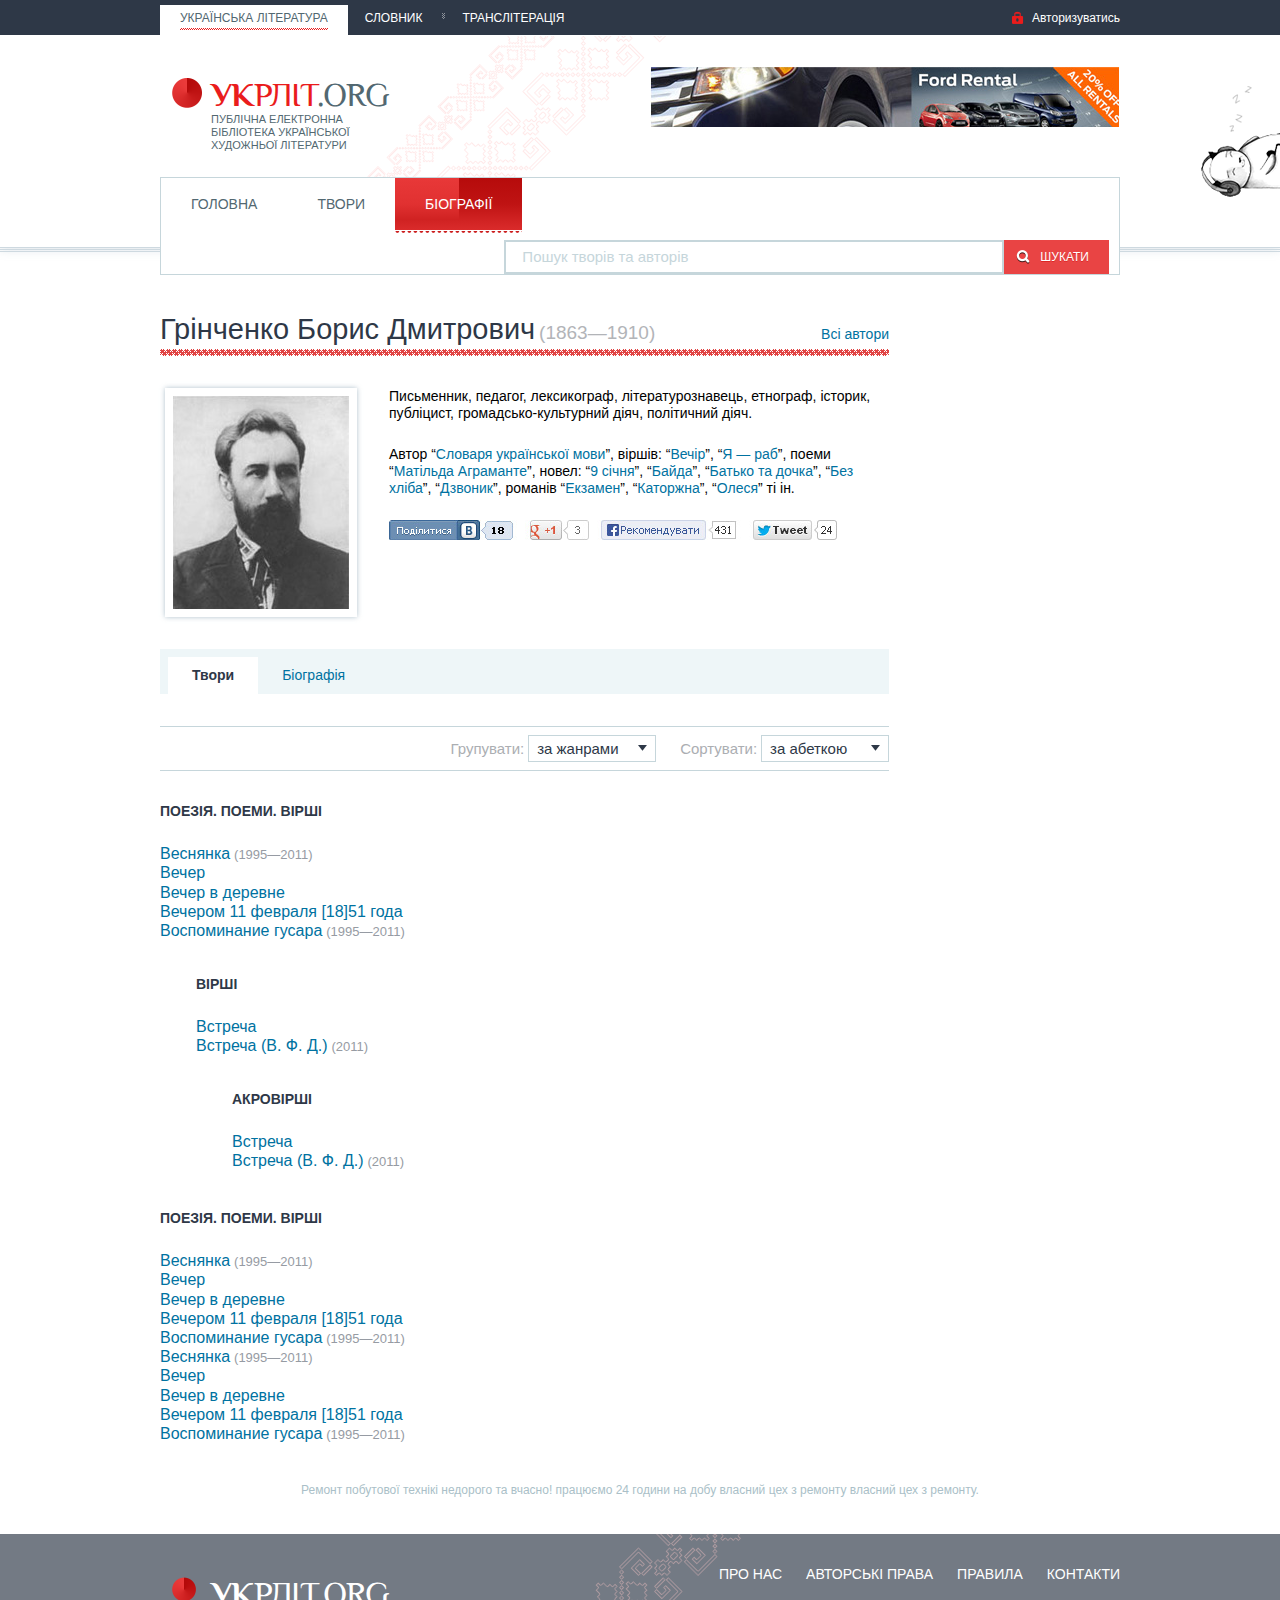
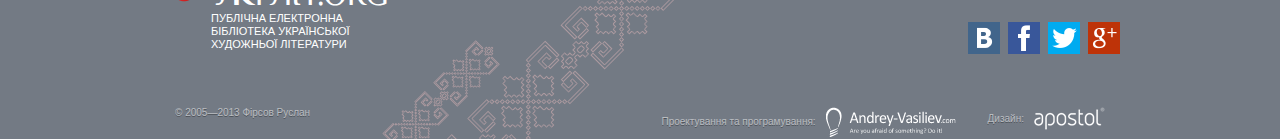
==== commit 5bdae042: "fix #3" ====
--- a/author.html
+++ b/author.html
@@ -35,7 +35,7 @@
 				</div>
 				<h1 class="logo">
 					<a href="#">
-						<p class="logo__name"><span>УКРЛІТ</span>.ORG</p>
+						<p class="logo__name"><span><b>УК</b>РЛІТ</span>.ORG</p>
 						<p class="logo__descr">Публічна електронна бібліотека української художньої літератури</p>
 					</a>
 				</h1>
@@ -44,7 +44,7 @@
 				</div>
 				<nav class="sub-nav">
 					<ul>
-						<li class="sub-nav__item is-active">
+						<li class="sub-nav__item">
 							<a href="#">головна</a>
 							<div class="fon1"></div>
 							<div class="fon2"></div>
@@ -54,7 +54,7 @@
 							<div class="fon1"></div>
 							<div class="fon2"></div>
 						</li>
-						<li class="sub-nav__item">
+						<li class="sub-nav__item is-active">
 							<a href="#">біографії</a>
 							<div class="fon1"></div>
 							<div class="fon2"></div>
@@ -69,9 +69,6 @@
 		</div>
 	</header>
 	<div class="container">
-		<sidebar class="sidebar-right">
-			<img src="img/socials.png" alt="">
-		</sidebar>
 		<div class="main author">
 			<div class="biography">
 				<div class="biography__topper">
@@ -180,7 +177,10 @@
 				</div>
 			</div>	
 		</div>
-		<div class="partners"><a href="#">Ремонт побутової технікі недорого та вчасно! працюємо 24 години на добу власний цех з ремонту власний цех з ремонту.</a></div>
+		<div class="sidebar-right">
+			<img src="img/socials.png" alt="">
+		</div>
+		<div class="partners"><a href="#">Ремонт побутової технікі недорого</a> та вчасно! працюємо <a href="#">24 години на добу</a> власний цех з ремонту власний цех з ремонту.</div>
 		<div class="scroll-top js-scroll-top">
 			<div class="scroll-top__inner">
 				<div class="scroll-top__bg">
@@ -199,7 +199,7 @@
 		<div class="footer__content">
 			<h1 class="logo logo_footer">
 				<a href="#">
-					<p class="logo__name"><span>УКРЛІТ</span>.ORG</p>
+					<p class="logo__name"><span><b>УК</b>РЛІТ</span>.ORG</p>
 					<p class="logo__descr">Публічна електронна бібліотека української художньої літератури</p>
 				</a>
 			</h1>
--- a/css/screen.css
+++ b/css/screen.css
@@ -3,6 +3,7 @@
 html, body { height: 100%; }
 
 body { min-width: 1060px; font-family: Calibri, Arial, Tahoma, sans-serif; font-weight: normal; font-size: 14px; line-height: 1.2; }
+@media only screen and (max-width: 1077px) { body { min-width: 999px; } }
 
 a img, fieldset { border: none; }
 
@@ -20,12 +21,13 @@
 
 table { border-spacing: 0; border-collapse: collapse; }
 
-.page { min-width: 1060px; overflow-x: hidden; min-height: 100%; height: auto !important; height: 100%; margin: 0 auto -205px; }
+.page { overflow-x: hidden; min-height: 100%; height: auto !important; height: 100%; margin: 0 auto -205px; }
 
 .container { position: relative; width: 960px; margin: 64px auto 0; }
 .container:before, .container:after { content: ""; display: table; }
 .container:after { clear: both; }
 @media only screen and (max-width: 1177px) { .container { margin: 64px 0 0 100px; } }
+@media only screen and (max-width: 1077px) { .container { margin: 64px 0 0 39px; } }
 
 .push { height: 205px; clear: both; }
 
@@ -53,13 +55,14 @@
 
 .scroll-top__bg { width: 100px; height: 100%; text-align: center; padding-top: 25px; -moz-transition: background 300ms; -o-transition: background 300ms; -webkit-transition: background 300ms; -ms-transition: background 300ms; transition: background 300ms; }
 .scroll-top__bg span { display: inline-block; color: #aabfc8; }
+@media only screen and (max-width: 1077px) { .scroll-top__bg { width: 39px; } }
 .scroll-top__bg .arrow { position: relative; display: block; width: 37px; height: 37px; margin: 0 auto 10px; -moz-box-sizing: border-box; box-sizing: border-box; background: white; border: 1px solid #dddedf; -webkit-border-radius: 50%; -moz-border-radius: 50%; -ms-border-radius: 50%; -o-border-radius: 50%; border-radius: 50%; }
 .scroll-top__bg .arrow:after { content: ""; position: absolute; top: 12px; left: 8px; background: url('../img/icons-sda1ba12585.png') 0 -356px no-repeat; width: 17px; height: 9px; }
 
 .scroll-top__inner { width: 100%; height: 100%; }
 
 .search { float: right; margin: 9px 10px 0 0; font-size: 0; }
-.search input { width: 515px; height: 34px; vertical-align: top; padding: 0 16px; -moz-box-sizing: border-box; box-sizing: border-box; border: 2px solid #c6d6db; font: 15px Calibri, sans-serif; }
+.search input { width: 500px; height: 34px; vertical-align: top; padding: 0 16px; -moz-box-sizing: border-box; box-sizing: border-box; border: 2px solid #c6d6db; font: 15px Calibri, sans-serif; }
 .search input.placeholder { color: #c6d6db; }
 .search input:-moz-placeholder { color: #c6d6db; }
 .search input::-webkit-input-placeholder { color: #c6d6db; }
@@ -101,6 +104,7 @@
 .header__inner:before, .header__inner:after, .footer__inner:before, .footer__inner:after { content: ""; display: table; }
 .header__inner:after, .footer__inner:after { clear: both; }
 @media only screen and (max-width: 1177px) { .header__inner, .footer__inner { margin: 0 0 0 100px; } }
+@media only screen and (max-width: 1077px) { .header__inner, .footer__inner { margin: 0 0 0 39px; } }
 
 .footer__inner { height: 100%; background: url(../img/footer-bg.png) 37% 0 no-repeat; }
 @media only screen and (max-width: 1177px) { .footer__inner { padding-right: 10px; -moz-box-sizing: border-box; box-sizing: border-box; } }
@@ -222,7 +226,9 @@
 .sidebar-left { float: left; width: 250px; margin: 0 32px 32px 0; }
 .sidebar-left .h2 { margin-bottom: 12px; }
 
-.main { overflow: hidden; }
+.wrapper { float: right; }
+
+.main { float: left; }
 
 .sidebar-right { float: right; width: 199px; margin: 0 0 32px 32px; }
 
@@ -288,7 +294,7 @@
 .author-list li a { font-size: 17px; }
 
 .author-list__left { float: left; }
-.author-list__left p { font-size: 14px; color: #aabfc8; }
+.author-list__left p { font-size: 14px; letter-spacing: 1px; color: #aabfc8; }
 
 .author-list__right { float: right; }
 
@@ -296,9 +302,9 @@
 
 .author-list__number { padding-right: 5px; font-size: 17px; color: #526871; }
 
-.advert { clear: both; margin-bottom: 36px; text-align: center; }
-.advert a { font-size: 12px; color: #aabfc8; }
-.advert a:hover { text-decoration: underline; }
+.partners { clear: both; margin-bottom: 36px; text-align: center; font-size: 12px; color: #aabfc8; }
+.partners a { font-size: 12px; color: #aabfc8; }
+.partners a:hover { text-decoration: underline; }
 
 .biography__topper, .work__topper { position: relative; padding-bottom: 10px; margin-bottom: 32px; background: url(../img/author-bg.png) 0% 100% repeat-x; }
 .biography__topper .h3, .work__topper .h3 { display: inline-block; }
@@ -389,7 +395,7 @@
 .dictionary-search .l-select .select__dropdown li:before, .dictionary-search .l-select .select__dropdown li:after { content: ""; display: table; }
 .dictionary-search .l-select .select__dropdown li:after { clear: both; }
 
-.btn-search { float: left; }
+.slovnik, .author, .work { width: 729px; }
 
 .slovnik__topper { margin-bottom: 40px; }
 .slovnik__topper .h2 { display: block; padding-bottom: 10px; margin-bottom: 14px; background: url(../img/slovnik-bg.png) 0 100% repeat-x; }
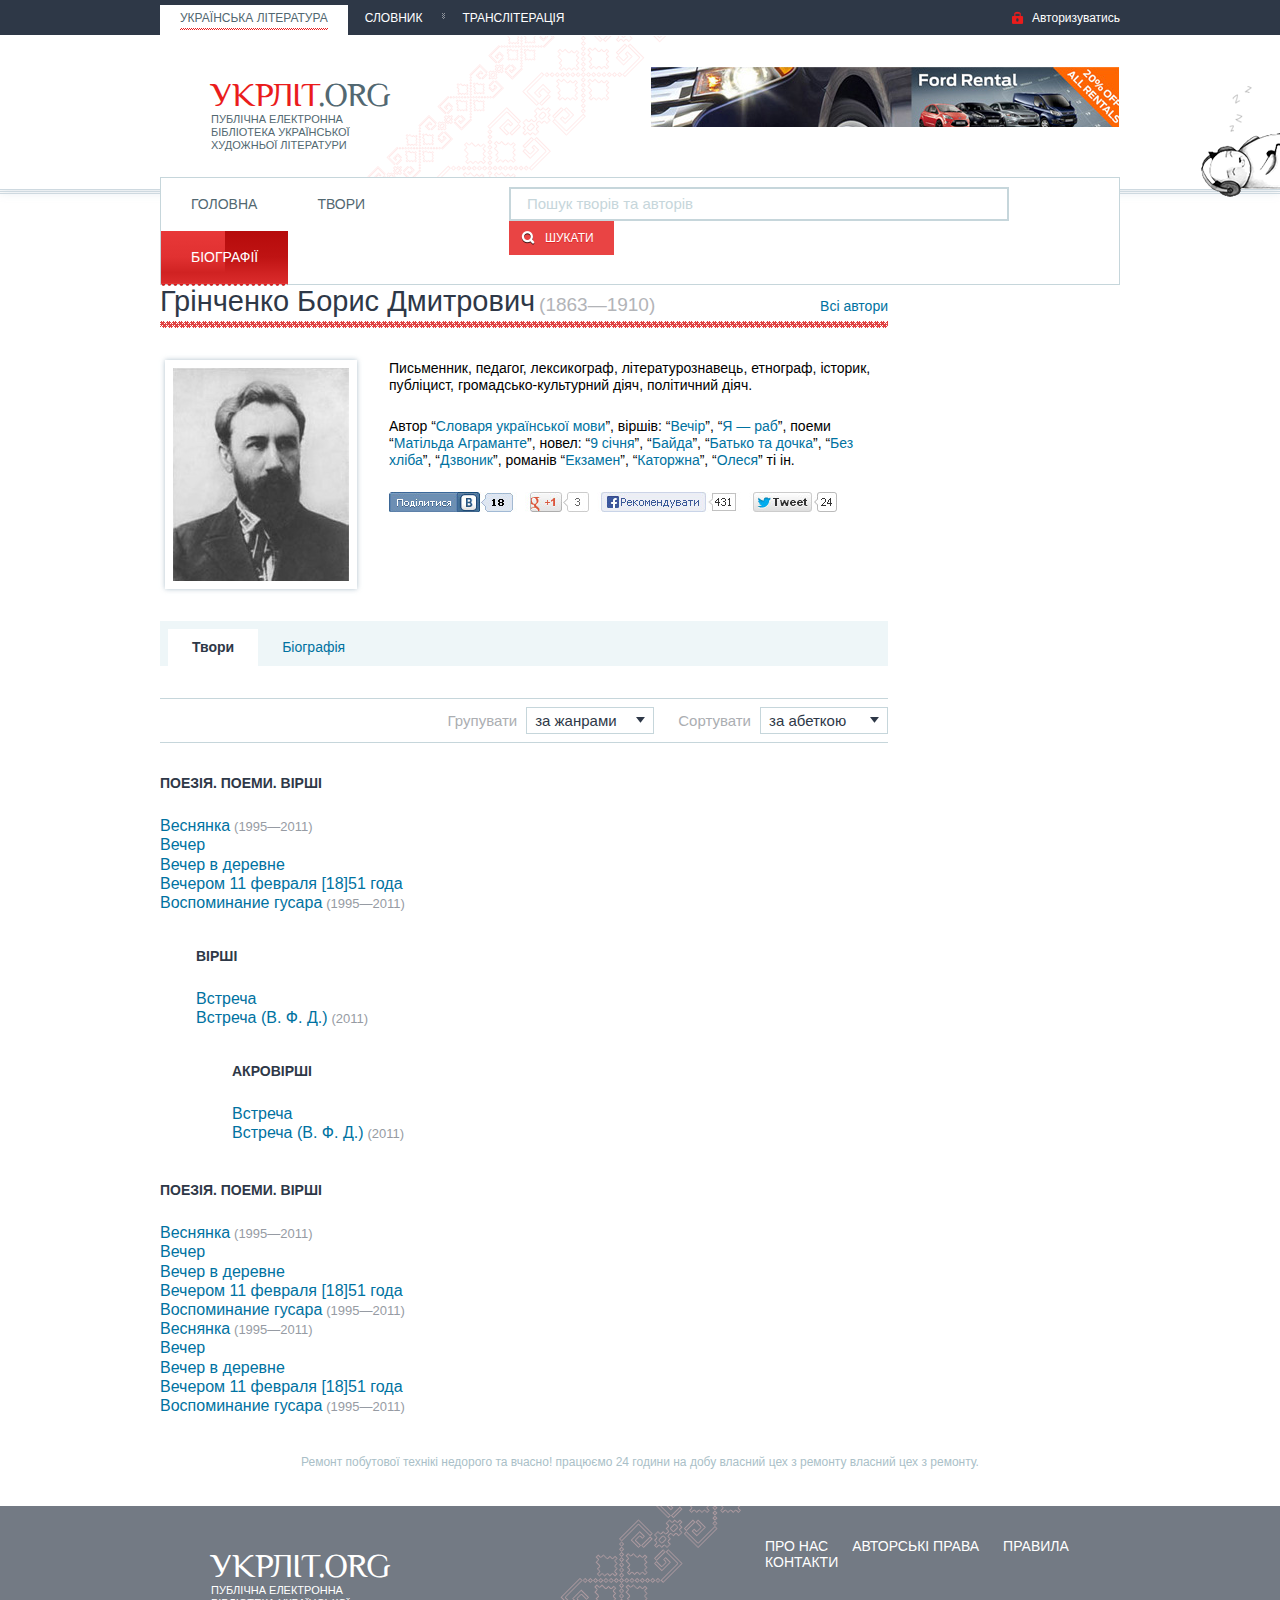
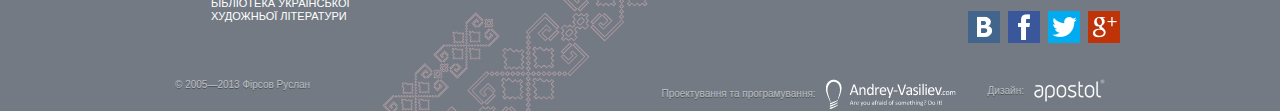
==== commit 604985a3: "fixed #19" ====
--- a/author.html
+++ b/author.html
@@ -96,8 +96,8 @@
 					<div class="tab-content">
 						<div class="tab__item">
 							<div class="work-filters">
-								<div class="l-select">
-									<span class="select__title">Сортувати:</span>
+								<div class="select-wrap">
+									<span class="select__title">Сортувати</span>
 									<div class="select">
 										<input type="hidden">
 										<p class="select__value">за абеткою</p>
@@ -111,8 +111,8 @@
 										<li data-attr="6">за жанрами6</li>
 									</ul>
 								</div>
-								<div class="l-select">
-									<span class="select__title">Групувати:</span>
+								<div class="select-wrap">
+									<span class="select__title">Групувати</span>
 									<div class="select">
 										<input type="hidden">
 										<p class="select__value">за жанрами</p>
--- a/css/screen.css
+++ b/css/screen.css
@@ -2,8 +2,7 @@
 
 html, body { height: 100%; }
 
-body { min-width: 1060px; font-family: Calibri, Arial, Tahoma, sans-serif; font-weight: normal; font-size: 14px; line-height: 1.2; }
-@media only screen and (max-width: 1077px) { body { min-width: 999px; } }
+body { min-width: 999px; font-family: Calibri, Arial, Tahoma, sans-serif; font-weight: normal; font-size: 14px; line-height: 1.2; }
 
 a img, fieldset { border: none; }
 
@@ -23,7 +22,7 @@
 
 .page { overflow-x: hidden; min-height: 100%; height: auto !important; height: 100%; margin: 0 auto -205px; }
 
-.container { position: relative; width: 960px; margin: 64px auto 0; }
+.container { position: relative; width: 960px; margin: 64px auto 0; *zoom: 1; }
 .container:before, .container:after { content: ""; display: table; }
 .container:after { clear: both; }
 @media only screen and (max-width: 1177px) { .container { margin: 64px 0 0 100px; } }
@@ -35,18 +34,23 @@
 
 .h3 { font-size: 29px; color: #2e3847; font-weight: normal; }
 
-.l-select { position: relative; float: right; margin-left: 24px; }
-
-.select__title { color: #abaeb2; font-size: 15px; }
-
-.select { position: relative; display: inline-block; width: 128px; height: 27px; -moz-box-sizing: border-box; box-sizing: border-box; -moz-user-select: none; -webkit-user-select: none; user-select: none; border: 1px solid #c6d6db; cursor: pointer; }
+.select-wrap { position: relative; float: right; *zoom: 1; margin-left: 24px; font-size: 0; vertical-align: middle; }
+.select-wrap:before, .select-wrap:after { content: ""; display: table; }
+.select-wrap:after { clear: both; }
+.select-wrap .select__dropdown { border: 1px solid #c6d6db; border-top: 1px solid #ebedee; width: 126px; top: 26px; right: 0; }
+
+.select__title { float: left; color: #abaeb2; margin-right: 9px; font-size: 15px; line-height: 27px; }
+
+.select { position: relative; float: left; width: 128px; height: 27px; -moz-box-sizing: border-box; box-sizing: border-box; -moz-user-select: none; -webkit-user-select: none; user-select: none; border: 1px solid #c6d6db; cursor: pointer; }
 .select:after { content: ""; position: absolute; top: 9px; right: 8px; background: url('../img/icons-sda1ba12585.png') 0 -340px no-repeat; width: 9px; height: 6px; }
 
-.select__value { padding: 0 8px; line-height: 25px; color: #2e3847; font-size: 15px; }
-
-.select__dropdown { position: absolute; top: 45px; right: 0px; width: 128px; background: white; }
-.select__dropdown li { -moz-box-sizing: border-box; box-sizing: border-box; padding: 0 8px; color: #2e3847; cursor: pointer; }
-.select__dropdown li:hover { color: #d02222; text-decoration: none; }
+.select__value { padding: 0 8px; line-height: 25px; color: #2e3847; font-size: 15px; white-space: nowrap; text-overflow: ellipsis; overflow: hidden; }
+.select__value .select__value-title { line-height: 30px; white-space: nowrap; text-overflow: ellipsis; overflow: hidden; }
+.select__value .select__value-text { display: none; }
+
+.select__dropdown { position: absolute; top: 30px; right: -2px; width: 128px; background: white; border: 2px solid #c6d6db; border-top: none; }
+.select__dropdown li { -moz-box-sizing: border-box; box-sizing: border-box; padding: 5px 10px; color: #2e3847; font-size: 14px; cursor: pointer; }
+.select__dropdown li:hover { background: #eef6f8; }
 
 .scroll-top { display: none; position: fixed; top: 0px; bottom: 0px; left: 0px; cursor: pointer; }
 .scroll-top:hover .scroll-top__bg { background: #ebf7ff; }
@@ -61,8 +65,8 @@
 
 .scroll-top__inner { width: 100%; height: 100%; }
 
-.search { float: right; margin: 9px 10px 0 0; font-size: 0; }
-.search input { width: 500px; height: 34px; vertical-align: top; padding: 0 16px; -moz-box-sizing: border-box; box-sizing: border-box; border: 2px solid #c6d6db; font: 15px Calibri, sans-serif; }
+.search { float: right; width: 600px; margin: 9px 10px 0 0; font-size: 0; }
+.search input { width: 464px; height: 20px; vertical-align: top; padding: 5px 16px; border: 2px solid #c6d6db; font: 15px Calibri, sans-serif; }
 .search input.placeholder { color: #c6d6db; }
 .search input:-moz-placeholder { color: #c6d6db; }
 .search input::-webkit-input-placeholder { color: #c6d6db; }
@@ -74,7 +78,7 @@
 
 .ico-search { background: url('../img/icons-sda1ba12585.png') 0 -316px no-repeat; width: 14px; height: 14px; }
 
-.pagination { height: 32px; margin-bottom: 32px; padding: 0 12px; background: #f7f7ee; -webkit-box-shadow: inset 0 1px 0px #f1f3e2; -moz-box-shadow: inset 0 1px 0px #f1f3e2; box-shadow: inset 0 1px 0px #f1f3e2; }
+.pagination { height: 32px; margin-bottom: 32px; padding: 0 12px; background: #f7f7ee; -webkit-box-shadow: inset 0 1px 0px #f1f3e2; -moz-box-shadow: inset 0 1px 0px #f1f3e2; box-shadow: inset 0 1px 0px #f1f3e2; *zoom: 1; }
 .pagination:before, .pagination:after { content: ""; display: table; }
 .pagination:after { clear: both; }
 
@@ -82,7 +86,7 @@
 
 .pagination__next { float: right; line-height: 32px; }
 
-.pagination__pages { float: left; height: 32px; }
+.pagination__pages { *zoom: 1; float: left; height: 32px; }
 .pagination__pages:before, .pagination__pages:after { content: ""; display: table; }
 .pagination__pages:after { clear: both; }
 .pagination__pages li { float: left; padding: 0 11px; height: 32px; line-height: 32px; }
@@ -92,24 +96,25 @@
 
 .pagination__custom-page { float: left; height: 21px; width: 42px; margin: 5px 0 0 10px; -moz-box-sizing: border-box; box-sizing: border-box; padding: 0 4px; text-align: center; border: 1px solid #c6d6db; background: white; }
 
-.header { position: relative; border-bottom: 1px solid #ced9e0; -webkit-box-shadow: 0 1px 10px rgba(150, 173, 188, 0.35); -moz-box-shadow: 0 1px 10px rgba(150, 173, 188, 0.35); box-shadow: 0 1px 10px rgba(150, 173, 188, 0.35); }
-.header:before { content: ""; position: absolute; bottom: -3px; width: 100%; height: 1px; background: #ced9e0; }
-.header:after { content: ""; position: absolute; bottom: -5px; width: 100%; height: 1px; background: #ced9e0; }
+.header { position: relative; height: 189px; border-bottom: 1px solid #ced9e0; -webkit-box-shadow: 0 1px 10px rgba(150, 173, 188, 0.35); -moz-box-shadow: 0 1px 10px rgba(150, 173, 188, 0.35); box-shadow: 0 1px 10px rgba(150, 173, 188, 0.35); z-index: 99; }
+.header:before { content: ""; position: absolute; bottom: -3px; left: 0px; right: 0px; width: 100%; height: 1px; background: #ced9e0; }
+.header:after { content: ""; position: absolute; bottom: -5px; right: 0px; left: 0px; width: 100%; height: 1px; background: #ced9e0; }
 
 .cat { position: absolute; top: 50px; right: -245px; }
 
 .header__topper { background: #2e3847; height: 35px; padding-top: 5px; -moz-box-sizing: border-box; box-sizing: border-box; }
 
-.header__inner, .footer__inner { position: relative; width: 960px; margin: 0 auto; }
+.header__inner, .footer__inner { position: relative; width: 960px; margin: 0 auto; *zoom: 1; }
 .header__inner:before, .header__inner:after, .footer__inner:before, .footer__inner:after { content: ""; display: table; }
 .header__inner:after, .footer__inner:after { clear: both; }
 @media only screen and (max-width: 1177px) { .header__inner, .footer__inner { margin: 0 0 0 100px; } }
 @media only screen and (max-width: 1077px) { .header__inner, .footer__inner { margin: 0 0 0 39px; } }
 
-.footer__inner { height: 100%; background: url(../img/footer-bg.png) 37% 0 no-repeat; }
+.footer__inner { height: 205px; background: url(../img/footer-bg.png) 37% 0 no-repeat; }
 @media only screen and (max-width: 1177px) { .footer__inner { padding-right: 10px; -moz-box-sizing: border-box; box-sizing: border-box; } }
 
 .nav { float: left; }
+.nav ul { *zoom: 1; }
 .nav ul:before, .nav ul:after { content: ""; display: table; }
 .nav ul:after { clear: both; }
 
@@ -132,15 +137,15 @@
 .login a:before { content: ""; position: absolute; top: 0; left: -20px; background: url('../img/icons-sda1ba12585.png') 0 -375px no-repeat; width: 12px; height: 13px; }
 
 .header__content { position: relative; z-index: 2; margin-bottom: -28px; }
-.header__content .header__inner { background: url(../img/header-bg.png) 26% 0% no-repeat; }
+.header__content .header__inner { background: url(../img/header-bg.png) 26% 0% no-repeat; padding-bottom: 13px; }
 
 .logo { float: left; margin: 40px 0 24px 15px; width: 220px; }
-.logo a { display: block; -moz-box-sizing: border-box; box-sizing: border-box; padding-left: 36px; position: relative; }
+.logo a { display: block; -moz-box-sizing: border-box; box-sizing: border-box; padding-left: 36px; position: relative; background: url(../img/logo.png) 0px 3px no-repeat; }
 .logo a:hover { text-decoration: none; }
-.logo a:before { content: ""; position: absolute; top: 3px; left: -3px; background: url('../img/icons-sda1ba12585.png') 0 -115px no-repeat; width: 30px; height: 30px; }
 
 .logo__name { font: 34px "Philosopher", sans-serif; color: #526871; letter-spacing: -1px; }
 .logo__name span { color: #ea1c1c; }
+.logo__name span b { letter-spacing: 0; font-weight: normal; }
 
 .logo__descr { text-transform: uppercase; font-size: 11px; font-weight: normal; color: #526871; }
 
@@ -151,10 +156,10 @@
 
 .header__banner { float: right; margin-top: 32px; }
 
-.sub-nav { clear: both; border: 1px solid #c6d6db; -moz-box-sizing: border-box; box-sizing: border-box; background: white; }
+.sub-nav { clear: both; border: 1px solid #c6d6db; -moz-box-sizing: border-box; box-sizing: border-box; background: white; *zoom: 1; }
 .sub-nav:before, .sub-nav:after { content: ""; display: table; }
 .sub-nav:after { clear: both; }
-.sub-nav ul { float: left; }
+.sub-nav ul { *zoom: 1; float: left; width: 338px; }
 .sub-nav ul:before, .sub-nav ul:after { content: ""; display: table; }
 .sub-nav ul:after { clear: both; }
 
@@ -168,6 +173,7 @@
 .sub-nav__item .fon2 { display: none; position: absolute; top: 0; bottom: 50%; right: 0; left: 50%; background: #e53535; background: -webkit-gradient(linear, 50% 0%, 50% 100%, color-stop(0%, #b60b0b), color-stop(100%, #bf1313)); background: -webkit-linear-gradient(top, #b60b0b 0%, #bf1313 100%); background: -moz-linear-gradient(top, #b60b0b 0%, #bf1313 100%); background: -o-linear-gradient(top, #b60b0b 0%, #bf1313 100%); background: linear-gradient(top, #b60b0b 0%, #bf1313 100%); z-index: 1; }
 .sub-nav__item .fon2:after { content: ""; position: absolute; top: 100%; right: 0; left: 0; height: 26px; background: #e53535; background: -webkit-gradient(linear, 50% 0%, 50% 100%, color-stop(0%, #bf1313), color-stop(60%, #d02222), color-stop(100%, #da2b2b)); background: -webkit-linear-gradient(top, #bf1313 0%, #d02222 60%, #da2b2b 100%); background: -moz-linear-gradient(top, #bf1313 0%, #d02222 60%, #da2b2b 100%); background: -o-linear-gradient(top, #bf1313 0%, #d02222 60%, #da2b2b 100%); background: linear-gradient(top, #bf1313 0%, #d02222 60%, #da2b2b 100%); }
 
+.sub-nav__item.is-active { background: #e53535; }
 .sub-nav__item.is-active a { color: white; }
 .sub-nav__item.is-active .fon1, .sub-nav__item.is-active .fon2 { display: block; }
 .sub-nav__item.is-active:after { content: ""; position: absolute; bottom: -3px; left: 0; right: 0; height: 3px; background: url(../img/triangle-red-small.png) 0 0 repeat-x; }
@@ -175,12 +181,14 @@
 
 .footer { position: relative; height: 205px; background: #737a84; z-index: 10; }
 
+.footer__content { *zoom: 1; }
 .footer__content:before, .footer__content:after { content: ""; display: table; }
 .footer__content:after { clear: both; }
 
-.footer__right { float: right; padding-top: 32px; }
+.footer__right { float: right; width: 379px; padding-top: 32px; }
 
 .footer-nav { margin-bottom: 40px; }
+.footer-nav ul { *zoom: 1; }
 .footer-nav ul:before, .footer-nav ul:after { content: ""; display: table; }
 .footer-nav ul:after { clear: both; }
 
@@ -188,10 +196,11 @@
 .footer-nav__item a { color: white; text-transform: uppercase; }
 .footer-nav__item a:hover { color: white; }
 
-.footer__ne:before, .footer__ne:after { content: ""; display: table; }
-.footer__ne:after { clear: both; }
-
-.footer__socials { float: right; margin-left: 24px; }
+.footer__net { *zoom: 1; }
+.footer__net:before, .footer__net:after { content: ""; display: table; }
+.footer__net:after { clear: both; }
+
+.footer__socials { float: right; margin-left: 24px; *zoom: 1; }
 .footer__socials:before, .footer__socials:after { content: ""; display: table; }
 .footer__socials:after { clear: both; }
 .footer__socials li { float: left; margin-left: 8px; }
@@ -206,7 +215,7 @@
 
 .counter { float: right; }
 
-.footer__bot { margin-top: 32px; padding: 0 15px; }
+.footer__bot { *zoom: 1; margin-top: 32px; padding: 0 15px; }
 .footer__bot:before, .footer__bot:after { content: ""; display: table; }
 .footer__bot:after { clear: both; }
 
@@ -223,14 +232,14 @@
 
 .prog { background: url('../img/icons-sda1ba12585.png') 0 0 no-repeat; width: 130px; height: 30px; }
 
-.sidebar-left { float: left; width: 250px; margin: 0 32px 32px 0; }
+.sidebar-left { float: left; width: 250px; margin: 0 0 32px 0; }
 .sidebar-left .h2 { margin-bottom: 12px; }
 
-.wrapper { float: right; }
-
-.main { float: left; }
-
-.sidebar-right { float: right; width: 199px; margin: 0 0 32px 32px; }
+.wrapper { width: 678px; float: right; }
+
+.main { float: left; width: 446px; }
+
+.sidebar-right { float: right; width: 200px; margin: 0 0 32px 0; }
 
 .filter { padding: 12px 15px; margin-bottom: 8px; background: #eef6f8; }
 
@@ -245,11 +254,12 @@
 .filter__language a, .filter__age a, .filter__school a, .filter__year a, .filter__genre a { font-size: 19px; color: #0072a1; }
 .filter__language a:hover, .filter__age a:hover, .filter__school a:hover, .filter__year a:hover, .filter__genre a:hover { color: #d02222; text-decoration: underline; }
 
+.filter__school { *zoom: 1; }
 .filter__school:before, .filter__school:after { content: ""; display: table; }
 .filter__school:after { clear: both; }
 .filter__school li { float: left; width: 50%; }
 
-.filter__year { margin-left: -10px; }
+.filter__year { *zoom: 1; margin-left: -10px; }
 .filter__year:before, .filter__year:after { content: ""; display: table; }
 .filter__year:after { clear: both; }
 .filter__year li { float: left; margin-left: 9px; }
@@ -263,6 +273,7 @@
 
 .sidebar__alert { font-size: 12px; color: #abaeb2; margin: 20px; padding: 0 24px; }
 
+.authers__topper { *zoom: 1; }
 .authers__topper:before, .authers__topper:after { content: ""; display: table; }
 .authers__topper:after { clear: both; }
 .authers__topper .h2 { float: left; margin-bottom: 16px; }
@@ -288,7 +299,7 @@
 
 .list__item { border-bottom: 1px solid #c6d6db; margin-bottom: 14px; }
 
-.author-list li { margin-bottom: 15px; }
+.author-list li { margin-bottom: 15px; *zoom: 1; }
 .author-list li:before, .author-list li:after { content: ""; display: table; }
 .author-list li:after { clear: both; }
 .author-list li a { font-size: 17px; }
@@ -313,6 +324,7 @@
 
 .biography__years { color: #b2b4b8; font-size: 19px; }
 
+.biography__content { *zoom: 1; }
 .biography__content:before, .biography__content:after { content: ""; display: table; }
 .biography__content:after { clear: both; }
 
@@ -322,7 +334,7 @@
 .biography__text { float: left; width: 499px; }
 .biography__text p { margin-bottom: 24px; }
 
-.tabs { height: 45px; margin-bottom: 32px; background: #eef6f8; -moz-box-sizing: border-box; box-sizing: border-box; padding: 8px 8px 0; }
+.tabs { height: 45px; margin-bottom: 32px; background: #eef6f8; -moz-box-sizing: border-box; box-sizing: border-box; padding: 8px 8px 0; *zoom: 1; }
 .tabs:before, .tabs:after { content: ""; display: table; }
 .tabs:after { clear: both; }
 .tabs li { float: left; padding: 0 24px; text-align: center; }
@@ -331,7 +343,7 @@
 .tabs li.is-active { background: white; }
 .tabs li.is-active a { font-weight: bold; color: #2e3847; }
 
-.work-filters { height: 45px; -moz-box-sizing: border-box; box-sizing: border-box; padding: 8px 0; margin-bottom: 32px; border-top: 1px solid #c6d6db; border-bottom: 1px solid #c6d6db; }
+.work-filters { height: 45px; -moz-box-sizing: border-box; box-sizing: border-box; padding: 8px 0; margin-bottom: 32px; border-top: 1px solid #c6d6db; border-bottom: 1px solid #c6d6db; *zoom: 1; }
 .work-filters:before, .work-filters:after { content: ""; display: table; }
 .work-filters:after { clear: both; }
 
@@ -374,34 +386,54 @@
 
 .work__info { margin-bottom: 42px; font-size: 15px; color: #b8babd; }
 
-.l-dictionary-search { clear: both; height: 55px; -moz-box-sizing: border-box; box-sizing: border-box; padding-top: 13px; }
-
-.dictionary-search { -moz-box-sizing: border-box; box-sizing: border-box; background: white; }
+.l-dictionary-search { position: relative; top: 13px; clear: both; height: 34px; }
+
+.dictionary-search { *zoom: 1; -moz-box-sizing: border-box; box-sizing: border-box; background: white; }
 .dictionary-search:before, .dictionary-search:after { content: ""; display: table; }
 .dictionary-search:after { clear: both; }
-.dictionary-search input[type="text"] { float: left; width: 562px; height: 34px; -moz-box-sizing: border-box; box-sizing: border-box; padding: 0 12px; font: 15px Calibri, Arial, sans-serif; border: 2px solid #c6d6db; border-right: none; }
-.dictionary-search input[type="text"].placeholder { color: #c6d6db; }
-.dictionary-search input[type="text"]:-moz-placeholder { color: #c6d6db; }
-.dictionary-search input[type="text"]::-webkit-input-placeholder { color: #c6d6db; }
-.dictionary-search .l-select { float: left; width: 298px; height: 34px; margin: 0; -moz-box-sizing: border-box; box-sizing: border-box; border: 2px solid #c6d6db; background: #eef6f8; }
-.dictionary-search .l-select .select { width: 100%; border: none; height: 30px; }
-.dictionary-search .l-select .select:after { top: 12px; }
-.dictionary-search .l-select .select__value { height: 30px; }
-.dictionary-search .l-select .select__value:before, .dictionary-search .l-select .select__value:after { content: ""; display: table; }
-.dictionary-search .l-select .select__value:after { clear: both; }
-.dictionary-search .l-select .select__value-left { float: left; height: 30px; line-height: 30px; }
-.dictionary-search .l-select .select__value-right { float: right; height: 30px; line-height: 30px; padding-right: 32px; }
-.dictionary-search .l-select .select__dropdown { width: 100%; }
-.dictionary-search .l-select .select__dropdown li:before, .dictionary-search .l-select .select__dropdown li:after { content: ""; display: table; }
-.dictionary-search .l-select .select__dropdown li:after { clear: both; }
-
-.slovnik, .author, .work { width: 729px; }
+
+.input-search { float: left; width: 562px; height: 34px; line-height: 34px; padding: 0 12px; -moz-box-sizing: border-box; box-sizing: border-box; font: 15px Calibri, Arial, sans-serif; border: 2px solid #c6d6db; border-right: none; }
+.input-search.placeholder { color: #c6d6db; }
+.input-search:-moz-placeholder { color: #c6d6db; }
+.input-search::-webkit-input-placeholder { color: #c6d6db; }
+
+.auto-fit { position: relative; float: left; width: 560px; height: 30px; border: 2px solid #c6d6db; border-right: none; vertical-align: top; }
+.auto-fit input[type="text"] { width: 490px; height: 20px; line-height: 30px; padding: 5px 12px; font: 15px Calibri, Arial, sans-serif; }
+.auto-fit input[type="text"].placeholder { color: #c6d6db; }
+.auto-fit input[type="text"]:-moz-placeholder { color: #c6d6db; }
+.auto-fit input[type="text"]::-webkit-input-placeholder { color: #c6d6db; }
+
+.auto-fit__counter { display: inline-block; height: 30px; line-height: 30px; vertical-align: top; }
+
+.auto-fit__dropdown { display: none; position: absolute; top: 30px; left: -2px; width: 564px; -moz-box-sizing: border-box; box-sizing: border-box; border: 2px solid #c6d6db; border-top: 2px solid #eef6f8; background: white; }
+
+.auto-fit__item { padding: 6px 12px; cursor: pointer; }
+.auto-fit__item:hover { background: #d62828; color: white; }
+
+.auto-fit__item.is-active .auto-fit__right { display: block; }
+
+.l-select { position: relative; float: left; width: 294px; height: 30px; margin: 0; border: 2px solid #c6d6db; background: #eef6f8; }
+.l-select .select { width: 100%; border: none; height: 30px; }
+.l-select .select:after { top: 12px; }
+.l-select .select__value { *zoom: 1; height: 30px; }
+.l-select .select__value:before, .l-select .select__value:after { content: ""; display: table; }
+.l-select .select__value:after { clear: both; }
+.l-select .select__value-left { float: left; width: 185px; }
+.l-select .select__value-left .select__value-text { font-size: 11px; }
+.l-select .select__value-left .select__value-title { font-size: 15px; text-transform: uppercase; }
+.l-select .select__value-right { float: right; height: 30px; line-height: 30px; padding-right: 32px; }
+.l-select .select__dropdown { width: 298px; -moz-box-sizing: border-box; box-sizing: border-box; }
+.l-select .select__dropdown li { *zoom: 1; }
+.l-select .select__dropdown li:before, .l-select .select__dropdown li:after { content: ""; display: table; }
+.l-select .select__dropdown li:after { clear: both; }
+
+.slovnik, .author, .work { width: 728px; }
 
 .slovnik__topper { margin-bottom: 40px; }
 .slovnik__topper .h2 { display: block; padding-bottom: 10px; margin-bottom: 14px; background: url(../img/slovnik-bg.png) 0 100% repeat-x; }
 .slovnik__topper p { font-size: 11px; color: #2e3847; }
 
-.slovnik__letters { padding-bottom: 36px; border-bottom: 1px solid #c6d6db; margin-bottom: 16px; }
+.slovnik__letters { *zoom: 1; padding-bottom: 36px; border-bottom: 1px solid #c6d6db; margin-bottom: 16px; }
 .slovnik__letters:before, .slovnik__letters:after { content: ""; display: table; }
 .slovnik__letters:after { clear: both; }
 
@@ -412,18 +444,22 @@
 .letters__item { position: relative; z-index: 2; font-size: 0; border-right: 1px solid #c6d6db; }
 .letters__item:hover .letter p { background: #d62828; }
 .letters__item:hover .letters__dropdown { display: block; -webkit-box-shadow: 0px 0px 3px 1px #c6d6db; -moz-box-shadow: 0px 0px 3px 1px #c6d6db; box-shadow: 0px 0px 3px 1px #c6d6db; }
+.letters__item:first-child .letter { padding: 0px 8px 8px; }
+.letters__item:first-child .letters__dropdown { top: -8px; }
 
 .letter { position: relative; display: inline-block; padding: 8px; cursor: pointer; z-index: 3; }
 .letter p { width: 29px; height: 29px; line-height: 29px; color: white; font-size: 18px; font-weight: bold; background: #737a84; text-align: center; }
 
-.letters__dropdown { display: none; position: absolute; top: 0; bottom: 0; left: 0; width: 0px; width: 722px; padding: 8px 32px 8px 80px; -moz-box-sizing: border-box; box-sizing: border-box; background: white; z-index: 2; }
+.letters__dropdown { display: none; position: absolute; top: 0; bottom: 0; left: 0; height: 45px; -moz-box-sizing: border-box; box-sizing: border-box; width: 610px; padding: 8px 32px 8px 80px; background: white; z-index: 2; }
 .letters__dropdown ul { font-size: 0; }
 .letters__dropdown ul li { display: inline-block; }
 .letters__dropdown ul li a { display: block; height: 29px; line-height: 29px; padding: 0 4px; font-size: 14px; }
 .letters__dropdown ul li a:hover { background: #d62828; color: white; text-decoration: none; }
 
-.word-list { float: left; width: 666px; padding: 0 32px; -moz-box-sizing: border-box; box-sizing: border-box; }
-
+.word-list { float: left; width: 602px; padding: 0 32px; }
+.word-list .word-list__item { margin-bottom: 3px; }
+
+.word-list__inner { *zoom: 1; }
 .word-list__inner:before, .word-list__inner:after { content: ""; display: table; }
 .word-list__inner:after { clear: both; }
 .word-list__inner li { float: left; height: 45px; }
@@ -438,17 +474,18 @@
 .about__text { color: #2e3847; font: 12px Arial, sans-serif; }
 .about__text p { margin-bottom: 16px; }
 
-.dictionary-sel { padding: 10px; background: #eef6f8; margin-bottom: 8px; }
-.dictionary-sel a { display: block; padding: 6px 10px; }
+.dictionary-sel { width: 179px; padding: 10px; background: #eef6f8; margin-bottom: 8px; }
+.dictionary-sel a { display: block; padding: 6px 10px; *zoom: 1; }
 .dictionary-sel a:before, .dictionary-sel a:after { content: ""; display: table; }
 .dictionary-sel a:after { clear: both; }
 .dictionary-sel a .dictionary-sel__left { float: left; width: 70%; }
-.dictionary-sel a .dictionary-sel__right { float: right; width: 30%; text-align: right; }
+.dictionary-sel a .dictionary-sel__right { float: right; width: 30%; text-align: right; font-size: 12px; color: #526871; }
 .dictionary-sel a:hover { background: #d62828; color: white; }
+.dictionary-sel a:hover .dictionary-sel__right { color: white; }
 
 .keyword { padding-bottom: 10px; margin-bottom: 14px; text-transform: uppercase; color: #2e3847; font-size: 36px; background: url(../img/slovnik-bg.png) 0 100% repeat-x; }
 
-.words-sel { background: #eef6f8; margin-bottom: 8px; padding: 16px; }
+.words-sel { background: #eef6f8; margin-bottom: 8px; padding: 16px 10px; }
 .words-sel ul { font-size: 0; }
 .words-sel ul li { display: inline-block; vertical-align: top; }
 .words-sel ul li a { display: block; height: 27px; line-height: 27px; font-size: 14px; padding: 0 4px; }
@@ -458,3 +495,12 @@
 
 .word__description { margin-bottom: 32px; padding-bottom: 16px; border-bottom: 1px solid #c6d6db; font: 12px Arial, sans-serif; }
 .word__description p { margin-bottom: 16px; }
+
+/* IE 7 Only */
+*:first-child + html .alphabet li { display: inline; }
+*:first-child + html .sub-nav__item a:hover { height: 48px; }
+*:first-child + html .sub-nav__item.is-active a:hover { height: 53px; }
+*:first-child + html .btn-search { width: 100px; }
+*:first-child + html .btn-search span { line-height: 31px; }
+*:first-child + html .letters__dropdown { background: #eef6f8; }
+*:first-child + html .letters__dropdown li { display: inline; }
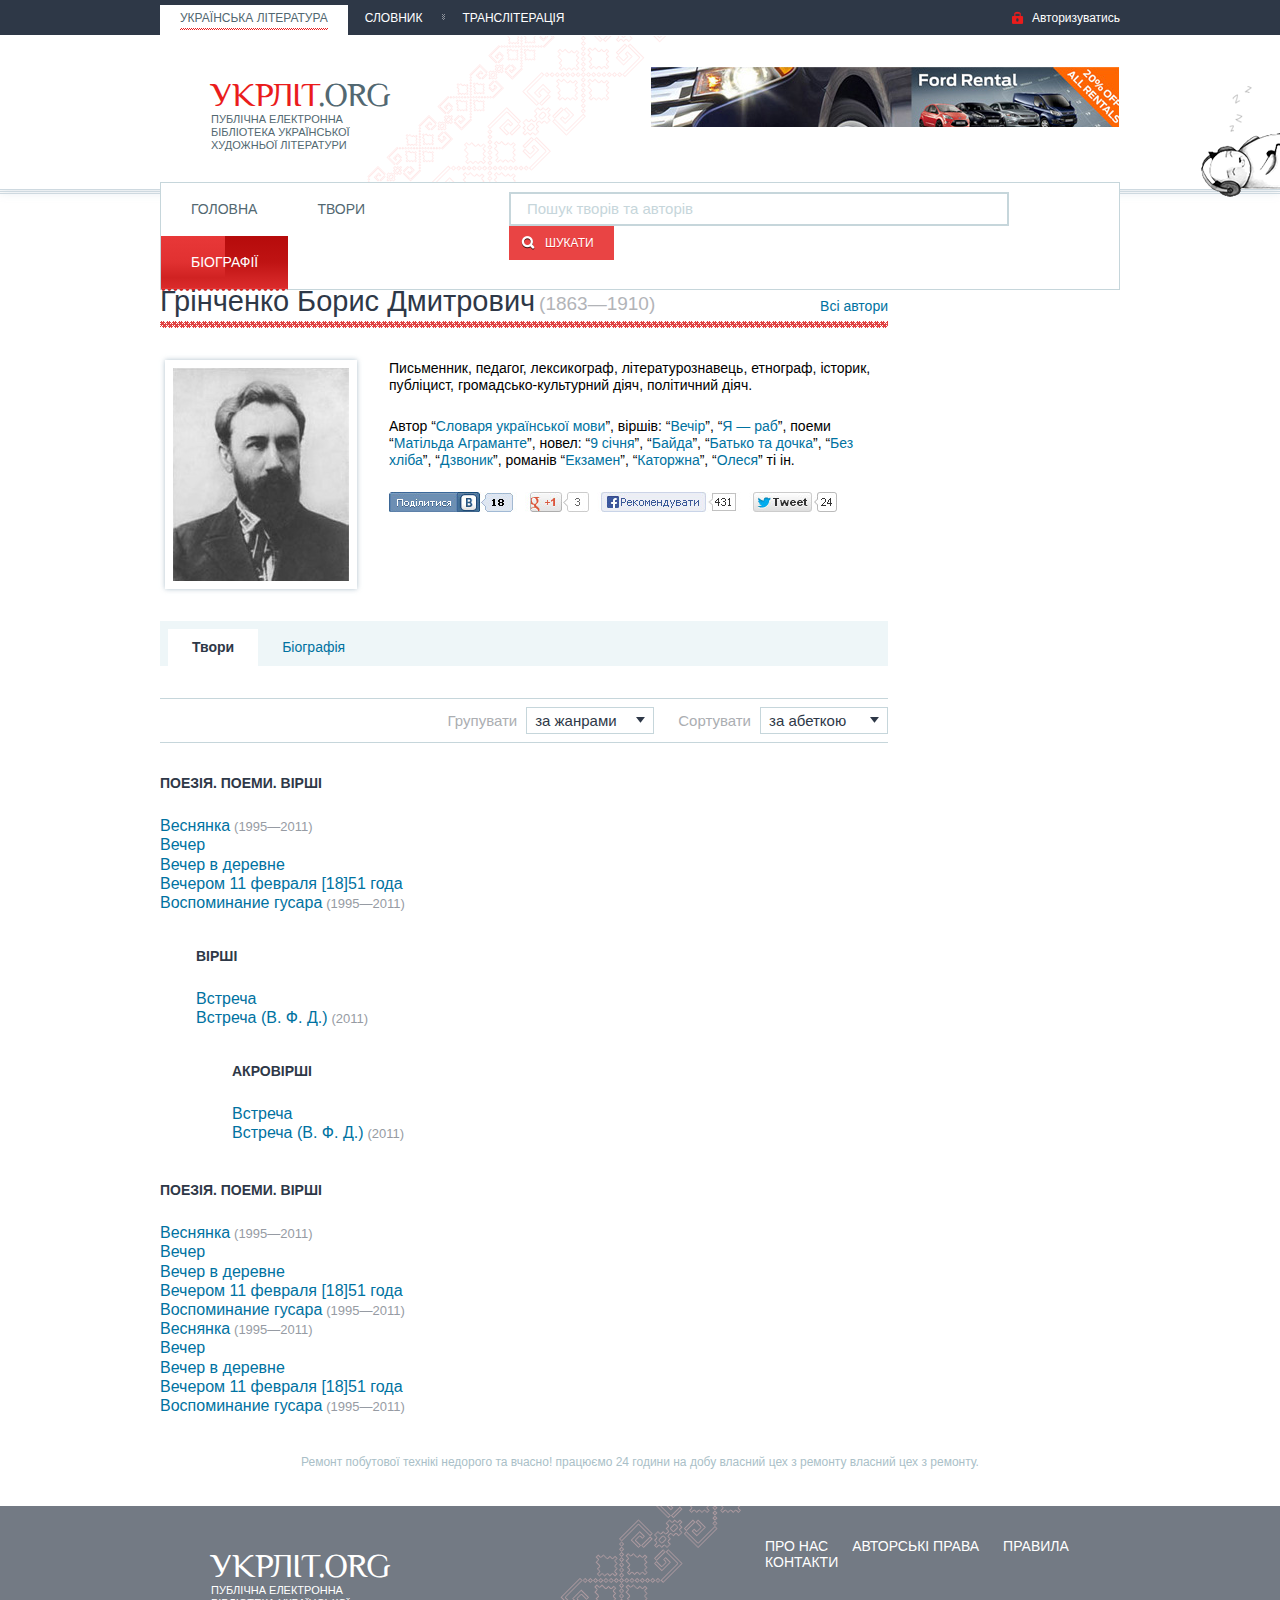
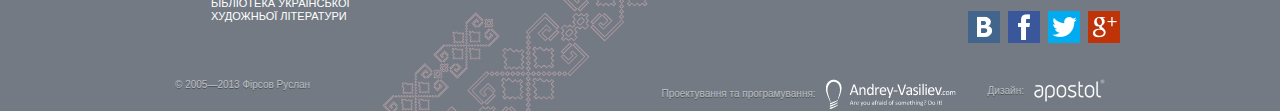
==== commit 30c07500: "author upd" ====
--- a/author.html
+++ b/author.html
@@ -44,17 +44,17 @@
 				</div>
 				<nav class="sub-nav">
 					<ul>
-						<li class="sub-nav__item">
+						<li class="sub-nav__item sub-nav__main">
 							<a href="#">головна</a>
 							<div class="fon1"></div>
 							<div class="fon2"></div>
 						</li>
-						<li class="sub-nav__item">
+						<li class="sub-nav__item sub-nav__tvir">
 							<a href="#">Твори</a>
 							<div class="fon1"></div>
 							<div class="fon2"></div>
 						</li>
-						<li class="sub-nav__item is-active">
+						<li class="sub-nav__item is-active sub-nav__biography">
 							<a href="#">біографії</a>
 							<div class="fon1"></div>
 							<div class="fon2"></div>
--- a/css/screen.css
+++ b/css/screen.css
@@ -57,11 +57,11 @@
 
 .scroll-top.is-active { display: block; }
 
-.scroll-top__bg { width: 100px; height: 100%; text-align: center; padding-top: 25px; -moz-transition: background 300ms; -o-transition: background 300ms; -webkit-transition: background 300ms; -ms-transition: background 300ms; transition: background 300ms; }
+.scroll-top__bg { width: 100px; height: 100%; text-align: center; padding-top: 25px; -moz-transition: background 200ms; -o-transition: background 200ms; -webkit-transition: background 200ms; -ms-transition: background 200ms; transition: background 200ms; }
 .scroll-top__bg span { display: inline-block; color: #aabfc8; }
 @media only screen and (max-width: 1077px) { .scroll-top__bg { width: 39px; } }
 .scroll-top__bg .arrow { position: relative; display: block; width: 37px; height: 37px; margin: 0 auto 10px; -moz-box-sizing: border-box; box-sizing: border-box; background: white; border: 1px solid #dddedf; -webkit-border-radius: 50%; -moz-border-radius: 50%; -ms-border-radius: 50%; -o-border-radius: 50%; border-radius: 50%; }
-.scroll-top__bg .arrow:after { content: ""; position: absolute; top: 12px; left: 8px; background: url('../img/icons-sda1ba12585.png') 0 -356px no-repeat; width: 17px; height: 9px; }
+.scroll-top__bg .arrow:after { content: ""; position: absolute; top: 12px; left: 9px; background: url('../img/icons-sda1ba12585.png') 0 -356px no-repeat; width: 17px; height: 9px; }
 
 .scroll-top__inner { width: 100%; height: 100%; }
 
@@ -82,19 +82,21 @@
 .pagination:before, .pagination:after { content: ""; display: table; }
 .pagination:after { clear: both; }
 
-.pagination__prev { float: left; line-height: 32px; }
-
-.pagination__next { float: right; line-height: 32px; }
-
-.pagination__pages { *zoom: 1; float: left; height: 32px; }
+.pagination__prev { float: left; line-height: 32px; padding: 0 5px; }
+.pagination__prev:hover { background: #737a84; color: white; text-decoration: none; }
+
+.pagination__next { float: right; line-height: 32px; padding: 0 5px; }
+.pagination__next:hover { background: #737a84; color: white; text-decoration: none; }
+
+.pagination__pages { *zoom: 1; float: left; height: 32px; margin-left: 60px; }
 .pagination__pages:before, .pagination__pages:after { content: ""; display: table; }
 .pagination__pages:after { clear: both; }
-.pagination__pages li { float: left; padding: 0 11px; height: 32px; line-height: 32px; }
-.pagination__pages li a { line-height: 32px; }
-.pagination__pages li.is-active { background: #737a84; }
-.pagination__pages li.is-active a { font-weight: bold; color: white; }
-
-.pagination__custom-page { float: left; height: 21px; width: 42px; margin: 5px 0 0 10px; -moz-box-sizing: border-box; box-sizing: border-box; padding: 0 4px; text-align: center; border: 1px solid #c6d6db; background: white; }
+.pagination__pages li { float: left; line-height: 32px; min-width: 29px; text-align: center; }
+.pagination__pages li a { display: block; height: 32px; padding: 0 11px; line-height: 32px; }
+.pagination__pages li:hover a { font-weight: bold; background: #737a84; color: white; text-decoration: none; }
+.pagination__pages li.is-active a { font-weight: bold; color: white; background: #737a84; }
+
+.pagination__custom-page { float: left; height: 17px; width: 34px; margin: 5px 0 0 10px; padding: 2px 4px; text-align: center; border: 1px solid #c6d6db; font-family: Calibri, Arial, Tahoma, sans-serif; background: white; }
 
 .header { position: relative; height: 189px; border-bottom: 1px solid #ced9e0; -webkit-box-shadow: 0 1px 10px rgba(150, 173, 188, 0.35); -moz-box-shadow: 0 1px 10px rgba(150, 173, 188, 0.35); box-shadow: 0 1px 10px rgba(150, 173, 188, 0.35); z-index: 99; }
 .header:before { content: ""; position: absolute; bottom: -3px; left: 0px; right: 0px; width: 100%; height: 1px; background: #ced9e0; }
@@ -119,13 +121,12 @@
 .nav ul:after { clear: both; }
 
 .nav__item { float: left; position: relative; height: 30px; }
-.nav__item a { display: block; height: 30px; padding: 6px 20px 0; -moz-box-sizing: border-box; box-sizing: border-box; font-size: 12px; color: white; text-transform: uppercase; }
+.nav__item a { display: block; height: 30px; padding: 6px 20px 0; -moz-box-sizing: border-box; box-sizing: border-box; font-size: 12px; color: white; text-transform: uppercase; background: url(../img/nav-border.png) 0px 9px no-repeat; }
 .nav__item a:hover { text-decoration: none; }
-.nav__item:before { content: ""; position: absolute; top: 8px; left: 0px; background: url('../img/icons-sda1ba12585.png') 0 -428px no-repeat; width: 3px; height: 6px; }
-.nav__item:first-child:before { display: none; }
+.nav__item:first-child a { background: none; }
 .nav__item:hover a { color: #86d3e9; }
 
-.nav__item.is-active { background: white; -webkit-box-shadow: 3px 0 0 white; -moz-box-shadow: 3px 0 0 white; box-shadow: 3px 0 0 white; }
+.nav__item.is-active { position: relative; z-index: 2; background: white; border-right: 3px solid white; margin-right: -3px; }
 .nav__item.is-active a { color: #526871; padding: 6px 17px 0 20px; }
 .nav__item.is-active a span { position: relative; }
 .nav__item.is-active a span:after { content: ""; position: absolute; left: 0; right: 0; bottom: -5px; height: 2px; background: url(../img/menu-border-img.png) 0 0 repeat-x; }
@@ -156,7 +157,7 @@
 
 .header__banner { float: right; margin-top: 32px; }
 
-.sub-nav { clear: both; border: 1px solid #c6d6db; -moz-box-sizing: border-box; box-sizing: border-box; background: white; *zoom: 1; }
+.sub-nav { position: relative; top: 5px; clear: both; border: 1px solid #c6d6db; -moz-box-sizing: border-box; box-sizing: border-box; background: white; *zoom: 1; }
 .sub-nav:before, .sub-nav:after { content: ""; display: table; }
 .sub-nav:after { clear: both; }
 .sub-nav ul { *zoom: 1; float: left; width: 338px; }
@@ -322,7 +323,7 @@
 .biography__topper .all-authors, .work__topper .all-authors { position: absolute; top: 14px; right: 0px; color: #0072a1; }
 .biography__topper .all-authors:hover, .work__topper .all-authors:hover { color: #d02222; text-decoration: underline; }
 
-.biography__years { color: #b2b4b8; font-size: 19px; }
+.biography__years { position: relative; top: -1px; color: #b2b4b8; font-size: 19px; }
 
 .biography__content { *zoom: 1; }
 .biography__content:before, .biography__content:after { content: ""; display: table; }
@@ -380,7 +381,14 @@
 .font-size .font-size__normal { font-size: 18px; }
 .font-size .font-size__big { font-size: 20px; }
 
+.work__text { font-family: Calibri, Arial, Tahoma, sans-serif; }
 .work__text p { margin-bottom: 24px; }
+
+.tnr-switch .tvir { font-family: Times New Roman, Calibri, Arial, sans-serif; }
+
+.arial-switch .tvir { font-family: Arial, Times New Roman, Calibri, sans-serif; }
+
+.calibri-switch .tvir { font-family: Calibri, Arial, Times New Roman, sans-serif; }
 
 .work__share { margin-bottom: 32px; }
 
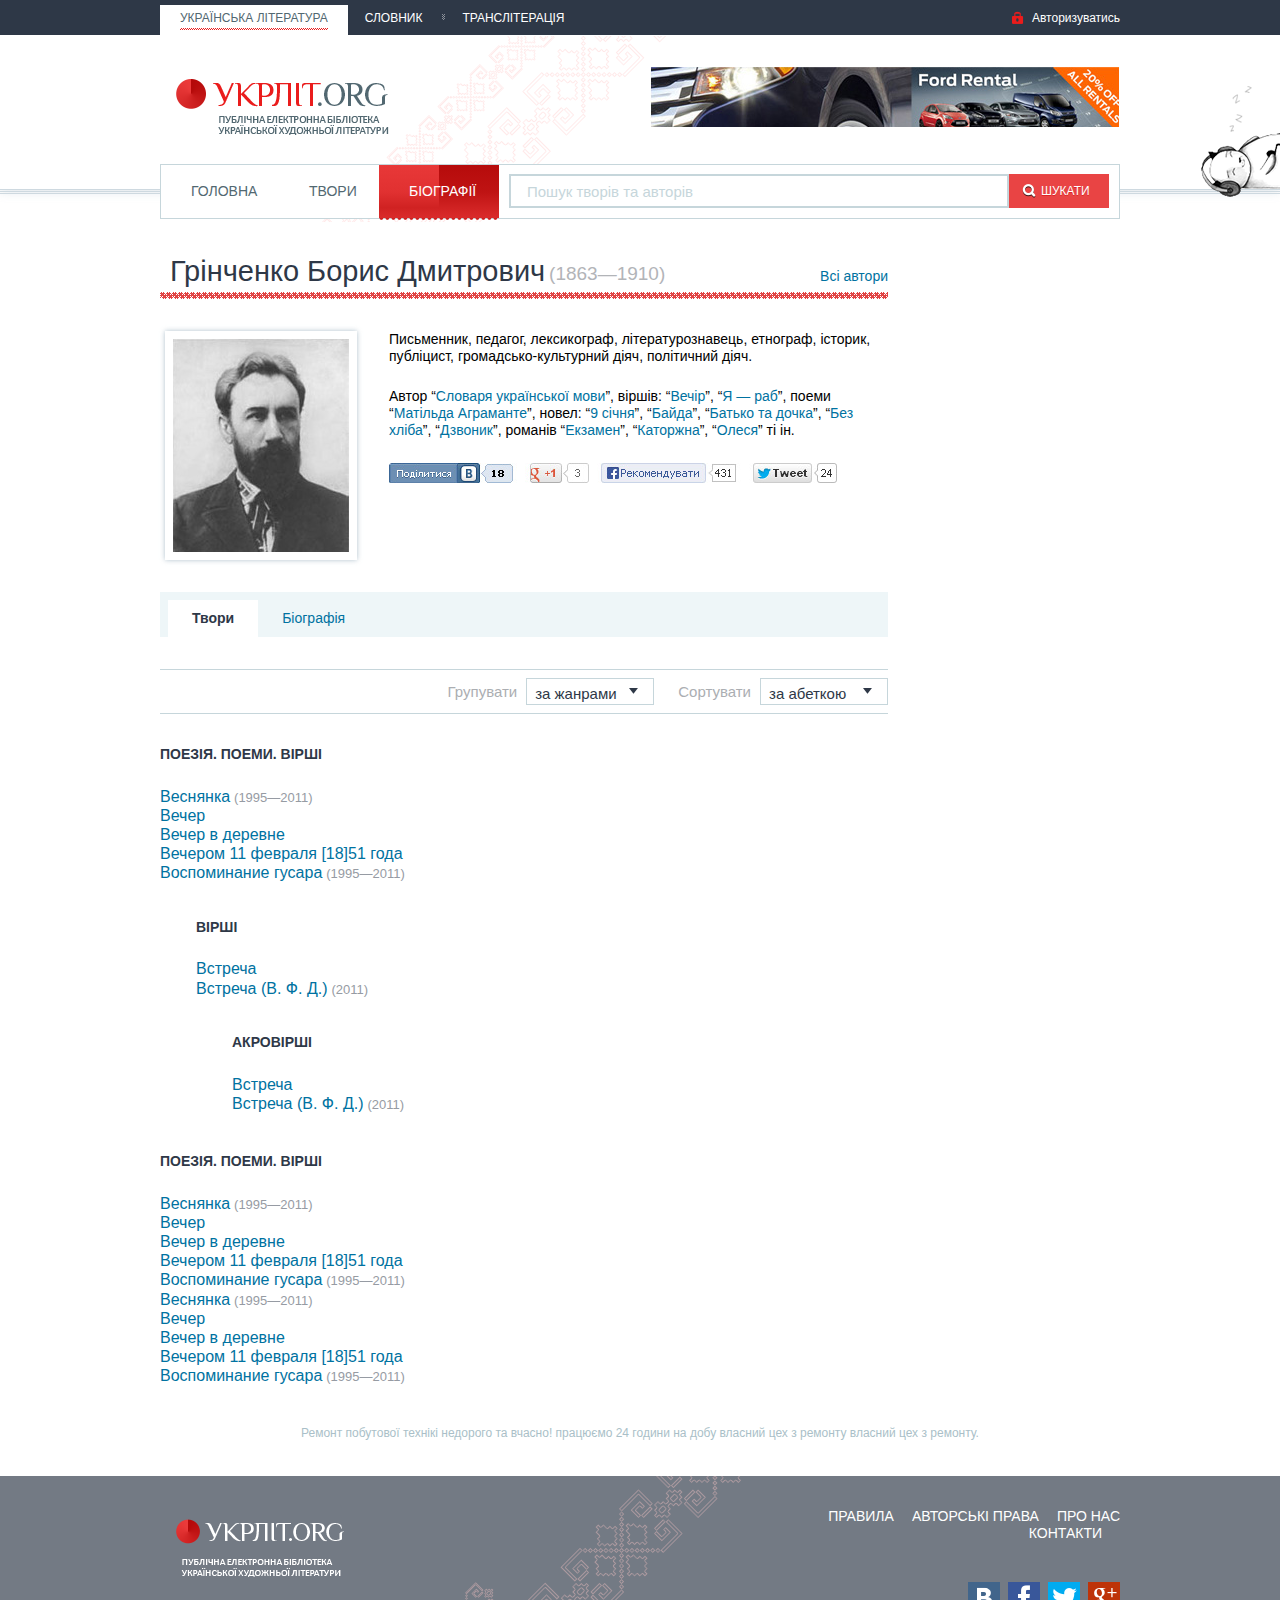
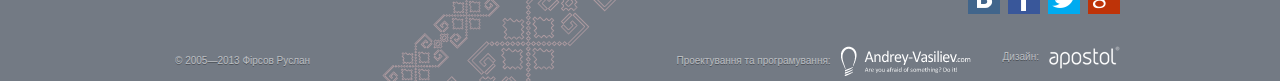
==== commit bfeda2eb: "logo" ====
--- a/author.html
+++ b/author.html
@@ -34,10 +34,7 @@
 					<img src="img/cat.png" alt="">
 				</div>
 				<h1 class="logo">
-					<a href="#">
-						<p class="logo__name"><span><b>УК</b>РЛІТ</span>.ORG</p>
-						<p class="logo__descr">Публічна електронна бібліотека української художньої літератури</p>
-					</a>
+					<a href="#"></a>
 				</h1>
 				<div class="header__banner">
 					<img src="img/banner1.jpg" alt="">
@@ -198,10 +195,7 @@
 	<div class="footer__inner">
 		<div class="footer__content">
 			<h1 class="logo logo_footer">
-				<a href="#">
-					<p class="logo__name"><span><b>УК</b>РЛІТ</span>.ORG</p>
-					<p class="logo__descr">Публічна електронна бібліотека української художньої літератури</p>
-				</a>
+				<a href="#"></a>
 			</h1>
 			<div class="footer__right">
 				<nav class="footer-nav">
--- a/css/screen.css
+++ b/css/screen.css
@@ -42,9 +42,9 @@
 .select__title { float: left; color: #abaeb2; margin-right: 9px; font-size: 15px; line-height: 27px; }
 
 .select { position: relative; float: left; width: 128px; height: 27px; -moz-box-sizing: border-box; box-sizing: border-box; -moz-user-select: none; -webkit-user-select: none; user-select: none; border: 1px solid #c6d6db; cursor: pointer; }
-.select:after { content: ""; position: absolute; top: 9px; right: 8px; background: url('../img/icons-sda1ba12585.png') 0 -340px no-repeat; width: 9px; height: 6px; }
-
-.select__value { padding: 0 8px; line-height: 25px; color: #2e3847; font-size: 15px; white-space: nowrap; text-overflow: ellipsis; overflow: hidden; }
+.select:after { content: ""; position: absolute; top: 9px; right: 15px; background: url('../img/icons-sda1ba12585.png') 0 -340px no-repeat; width: 9px; height: 6px; }
+
+.select__value { padding: 0 8px; line-height: 30px; color: #2e3847; font-size: 15px; white-space: nowrap; text-overflow: ellipsis; overflow: hidden; }
 .select__value .select__value-title { line-height: 30px; white-space: nowrap; text-overflow: ellipsis; overflow: hidden; }
 .select__value .select__value-text { display: none; }
 
@@ -65,18 +65,16 @@
 
 .scroll-top__inner { width: 100%; height: 100%; }
 
-.search { float: right; width: 600px; margin: 9px 10px 0 0; font-size: 0; }
+.search { float: right; display: table; width: 600px; margin: 9px 10px 0 0; font-size: 0; }
 .search input { width: 464px; height: 20px; vertical-align: top; padding: 5px 16px; border: 2px solid #c6d6db; font: 15px Calibri, sans-serif; }
 .search input.placeholder { color: #c6d6db; }
 .search input:-moz-placeholder { color: #c6d6db; }
 .search input::-webkit-input-placeholder { color: #c6d6db; }
 
-.btn-search { vertical-align: top; padding: 0 20px 0 12px; background: #e94444; font-size: 0; color: white; text-transform: uppercase; font: 12px Calibri, sans-serif; text-shadow: 0 1px 0 #dd2525; -moz-transition: background 300ms; -o-transition: background 300ms; -webkit-transition: background 300ms; -ms-transition: background 300ms; transition: background 300ms; }
-.btn-search i { display: inline-block; vertical-align: middle; }
-.btn-search span { margin-left: 10px; font-size: 12px; line-height: 34px; }
+.btn-search { position: relative; width: 100px; height: 34px; vertical-align: top; padding: 0 20px 0 12px; background: #e94444; font-size: 0; color: white; text-transform: uppercase; font: 12px Calibri, sans-serif; text-shadow: 0 1px 0 #dd2525; -moz-transition: background 300ms; -o-transition: background 300ms; -webkit-transition: background 300ms; -ms-transition: background 300ms; transition: background 300ms; }
+.btn-search .ico-search { position: absolute; top: 10px; left: 13px; background: url('../img/icons-sda1ba12585.png') 0 -316px no-repeat; width: 14px; height: 14px; }
+.btn-search span { margin-left: 20px; font-size: 12px; line-height: 34px; }
 .btn-search:hover { background: #e62d2d; }
-
-.ico-search { background: url('../img/icons-sda1ba12585.png') 0 -316px no-repeat; width: 14px; height: 14px; }
 
 .pagination { height: 32px; margin-bottom: 32px; padding: 0 12px; background: #f7f7ee; -webkit-box-shadow: inset 0 1px 0px #f1f3e2; -moz-box-shadow: inset 0 1px 0px #f1f3e2; box-shadow: inset 0 1px 0px #f1f3e2; *zoom: 1; }
 .pagination:before, .pagination:after { content: ""; display: table; }
@@ -140,20 +138,14 @@
 .header__content { position: relative; z-index: 2; margin-bottom: -28px; }
 .header__content .header__inner { background: url(../img/header-bg.png) 26% 0% no-repeat; padding-bottom: 13px; }
 
-.logo { float: left; margin: 40px 0 24px 15px; width: 220px; }
-.logo a { display: block; -moz-box-sizing: border-box; box-sizing: border-box; padding-left: 36px; position: relative; background: url(../img/logo.png) 0px 3px no-repeat; }
+.logo { float: left; margin: 40px 0 24px 15px; width: 214px; }
+.logo a { display: block; width: 214px; height: 60px; position: relative; background: url(../img/logo-main.png) 0px 3px no-repeat; }
 .logo a:hover { text-decoration: none; }
 
-.logo__name { font: 34px "Philosopher", sans-serif; color: #526871; letter-spacing: -1px; }
-.logo__name span { color: #ea1c1c; }
-.logo__name span b { letter-spacing: 0; font-weight: normal; }
-
-.logo__descr { text-transform: uppercase; font-size: 11px; font-weight: normal; color: #526871; }
-
-.logo_footer a:before { background: url('../img/icons-sda1ba12585.png') 0 -197px no-repeat; width: 24px; height: 25px; }
-.logo_footer .logo__name { color: white; }
-.logo_footer .logo__name span { color: white; }
-.logo_footer .logo__descr { color: white; }
+.logo_slovnik { margin: 25px 0 24px 15px; }
+.logo_slovnik a { height: 78px; background: url(../img/logo-slovnik.png) 0px 3px no-repeat; }
+
+.logo_footer a { width: 169px; height: 62px; background: url(../img/logo-footer.png) 0px 3px no-repeat; }
 
 .header__banner { float: right; margin-top: 32px; }
 
@@ -166,7 +158,7 @@
 
 .sub-nav_main { background: white url(../img/sub-nav-bg.png) 98% 0 no-repeat; }
 
-.sub-nav__item { position: relative; float: left; padding: 0 8px; -moz-box-sizing: border-box; box-sizing: border-box; }
+.sub-nav__item { position: relative; float: left; text-align: center; padding: 0 8px; }
 .sub-nav__item a { position: relative; display: block; height: 53px; padding: 0 22px; line-height: 53px; text-align: center; font-size: 14px; color: #526871; -moz-box-sizing: border-box; box-sizing: border-box; text-transform: uppercase; z-index: 2; }
 .sub-nav__item a:hover { text-decoration: none; border-bottom: 5px solid #c6d6db; }
 .sub-nav__item .fon1 { display: none; position: absolute; top: 0; bottom: 50%; left: 0; right: 50%; background: #e53535; background: -webkit-gradient(linear, 50% 0%, 50% 100%, color-stop(0%, #e83838), color-stop(100%, #e13131)); background: -webkit-linear-gradient(top, #e83838 0%, #e13131 100%); background: -moz-linear-gradient(top, #e83838 0%, #e13131 100%); background: -o-linear-gradient(top, #e83838 0%, #e13131 100%); background: linear-gradient(top, #e83838 0%, #e13131 100%); z-index: 1; }
@@ -180,6 +172,12 @@
 .sub-nav__item.is-active:after { content: ""; position: absolute; bottom: -3px; left: 0; right: 0; height: 3px; background: url(../img/triangle-red-small.png) 0 0 repeat-x; }
 .sub-nav__item.is-active:hover a { border-bottom: none; }
 
+.sub-nav__main { width: 102px; }
+
+.sub-nav__tvir { width: 84px; }
+
+.sub-nav__biography { width: 104px; }
+
 .footer { position: relative; height: 205px; background: #737a84; z-index: 10; }
 
 .footer__content { *zoom: 1; }
@@ -193,7 +191,8 @@
 .footer-nav ul:before, .footer-nav ul:after { content: ""; display: table; }
 .footer-nav ul:after { clear: both; }
 
-.footer-nav__item { float: left; margin-left: 24px; }
+.footer-nav__item { float: right; margin-right: 18px; }
+.footer-nav__item:first-child { margin-right: 0; }
 .footer-nav__item a { color: white; text-transform: uppercase; }
 .footer-nav__item a:hover { color: white; }
 
@@ -216,11 +215,11 @@
 
 .counter { float: right; }
 
-.footer__bot { *zoom: 1; margin-top: 32px; padding: 0 15px; }
+.footer__bot { *zoom: 1; margin-top: 32px; padding: 0 0 0 15px; }
 .footer__bot:before, .footer__bot:after { content: ""; display: table; }
 .footer__bot:after { clear: both; }
 
-.copyrights { float: left; filter: progid:DXImageTransform.Microsoft.Alpha(Opacity=50); opacity: 0.5; color: white; font-family: "Arial", sans-serif; font-size: 10px; text-shadow: 0 1px 0 rgba(0, 0, 0, 0.7); }
+.copyrights { float: left; margin-top: 9px; filter: progid:DXImageTransform.Microsoft.Alpha(Opacity=50); opacity: 0.5; color: white; font-family: "Arial", sans-serif; font-size: 10px; text-shadow: 0 1px 0 rgba(0, 0, 0, 0.7); }
 
 .footer__bot span { filter: progid:DXImageTransform.Microsoft.Alpha(Opacity=50); opacity: 0.5; color: white; font-family: "Arial", sans-serif; font-size: 10px; text-shadow: 0 1px 0 rgba(0, 0, 0, 0.7); vertical-align: middle; }
 .footer__bot i { display: inline-block; margin-left: 10px; vertical-align: middle; }
@@ -319,7 +318,7 @@
 .partners a:hover { text-decoration: underline; }
 
 .biography__topper, .work__topper { position: relative; padding-bottom: 10px; margin-bottom: 32px; background: url(../img/author-bg.png) 0% 100% repeat-x; }
-.biography__topper .h3, .work__topper .h3 { display: inline-block; }
+.biography__topper .h3, .work__topper .h3 { display: inline-block; padding-left: 10px; }
 .biography__topper .all-authors, .work__topper .all-authors { position: absolute; top: 14px; right: 0px; color: #0072a1; }
 .biography__topper .all-authors:hover, .work__topper .all-authors:hover { color: #d02222; text-decoration: underline; }
 
@@ -330,7 +329,7 @@
 .biography__content:after { clear: both; }
 
 .biography__photo { float: left; margin: 0 32px 32px 5px; background: white; -webkit-box-shadow: 0 0 5px rgba(150, 173, 188, 0.75); -moz-box-shadow: 0 0 5px rgba(150, 173, 188, 0.75); box-shadow: 0 0 5px rgba(150, 173, 188, 0.75); -moz-box-sizing: border-box; box-sizing: border-box; font-size: 0; padding: 8px; }
-.biography__photo img { width: 100%; height: 100%; }
+.biography__photo img { width: 100%; height: auto; }
 
 .biography__text { float: left; width: 499px; }
 .biography__text p { margin-bottom: 24px; }
@@ -411,11 +410,11 @@
 .auto-fit input[type="text"]:-moz-placeholder { color: #c6d6db; }
 .auto-fit input[type="text"]::-webkit-input-placeholder { color: #c6d6db; }
 
-.auto-fit__counter { display: inline-block; height: 30px; line-height: 30px; vertical-align: top; }
+.auto-fit__counter { display: inline-block; height: 30px; line-height: 30px; vertical-align: top; color: #2e3847; }
 
 .auto-fit__dropdown { display: none; position: absolute; top: 30px; left: -2px; width: 564px; -moz-box-sizing: border-box; box-sizing: border-box; border: 2px solid #c6d6db; border-top: 2px solid #eef6f8; background: white; }
 
-.auto-fit__item { padding: 6px 12px; cursor: pointer; }
+.auto-fit__item { padding: 6px 12px; color: #0072a1; cursor: pointer; }
 .auto-fit__item:hover { background: #d62828; color: white; }
 
 .auto-fit__item.is-active .auto-fit__right { display: block; }
@@ -426,10 +425,10 @@
 .l-select .select__value { *zoom: 1; height: 30px; }
 .l-select .select__value:before, .l-select .select__value:after { content: ""; display: table; }
 .l-select .select__value:after { clear: both; }
-.l-select .select__value-left { float: left; width: 185px; }
+.l-select .select__value-left { float: left; width: 185px; line-height: 30px; color: #526871; }
 .l-select .select__value-left .select__value-text { font-size: 11px; }
-.l-select .select__value-left .select__value-title { font-size: 15px; text-transform: uppercase; }
-.l-select .select__value-right { float: right; height: 30px; line-height: 30px; padding-right: 32px; }
+.l-select .select__value-left .select__value-title { font-size: 15px; }
+.l-select .select__value-right { float: right; height: 30px; line-height: 30px; padding-right: 32px; color: #2e3847; }
 .l-select .select__dropdown { width: 298px; -moz-box-sizing: border-box; box-sizing: border-box; }
 .l-select .select__dropdown li { *zoom: 1; }
 .l-select .select__dropdown li:before, .l-select .select__dropdown li:after { content: ""; display: table; }
@@ -482,18 +481,18 @@
 .about__text { color: #2e3847; font: 12px Arial, sans-serif; }
 .about__text p { margin-bottom: 16px; }
 
-.dictionary-sel { width: 179px; padding: 10px; background: #eef6f8; margin-bottom: 8px; }
-.dictionary-sel a { display: block; padding: 6px 10px; *zoom: 1; }
+.dictionary-sel { width: 180px; padding: 10px; background: #eef6f8; margin-bottom: 8px; }
+.dictionary-sel a { display: block; padding: 6px 4px; *zoom: 1; }
 .dictionary-sel a:before, .dictionary-sel a:after { content: ""; display: table; }
 .dictionary-sel a:after { clear: both; }
 .dictionary-sel a .dictionary-sel__left { float: left; width: 70%; }
 .dictionary-sel a .dictionary-sel__right { float: right; width: 30%; text-align: right; font-size: 12px; color: #526871; }
-.dictionary-sel a:hover { background: #d62828; color: white; }
+.dictionary-sel a:hover { background: #d62828; text-decoration: none; color: white; }
 .dictionary-sel a:hover .dictionary-sel__right { color: white; }
 
-.keyword { padding-bottom: 10px; margin-bottom: 14px; text-transform: uppercase; color: #2e3847; font-size: 36px; background: url(../img/slovnik-bg.png) 0 100% repeat-x; }
-
-.words-sel { background: #eef6f8; margin-bottom: 8px; padding: 16px 10px; }
+.keyword { padding: 0 0 10px 10px; margin-bottom: 14px; text-transform: uppercase; color: #2e3847; font-size: 36px; background: url(../img/slovnik-bg.png) 0 100% repeat-x; }
+
+.words-sel { background: #eef6f8; margin-bottom: 8px; padding: 10px; }
 .words-sel ul { font-size: 0; }
 .words-sel ul li { display: inline-block; vertical-align: top; }
 .words-sel ul li a { display: block; height: 27px; line-height: 27px; font-size: 14px; padding: 0 4px; }
@@ -503,6 +502,9 @@
 
 .word__description { margin-bottom: 32px; padding-bottom: 16px; border-bottom: 1px solid #c6d6db; font: 12px Arial, sans-serif; }
 .word__description p { margin-bottom: 16px; }
+
+.ie8 .logo__descr { font-size: 9px; }
+.ie8 .letters__item:hover .letters__dropdown { border: 1px solid #cccccc; }
 
 /* IE 7 Only */
 *:first-child + html .alphabet li { display: inline; }
